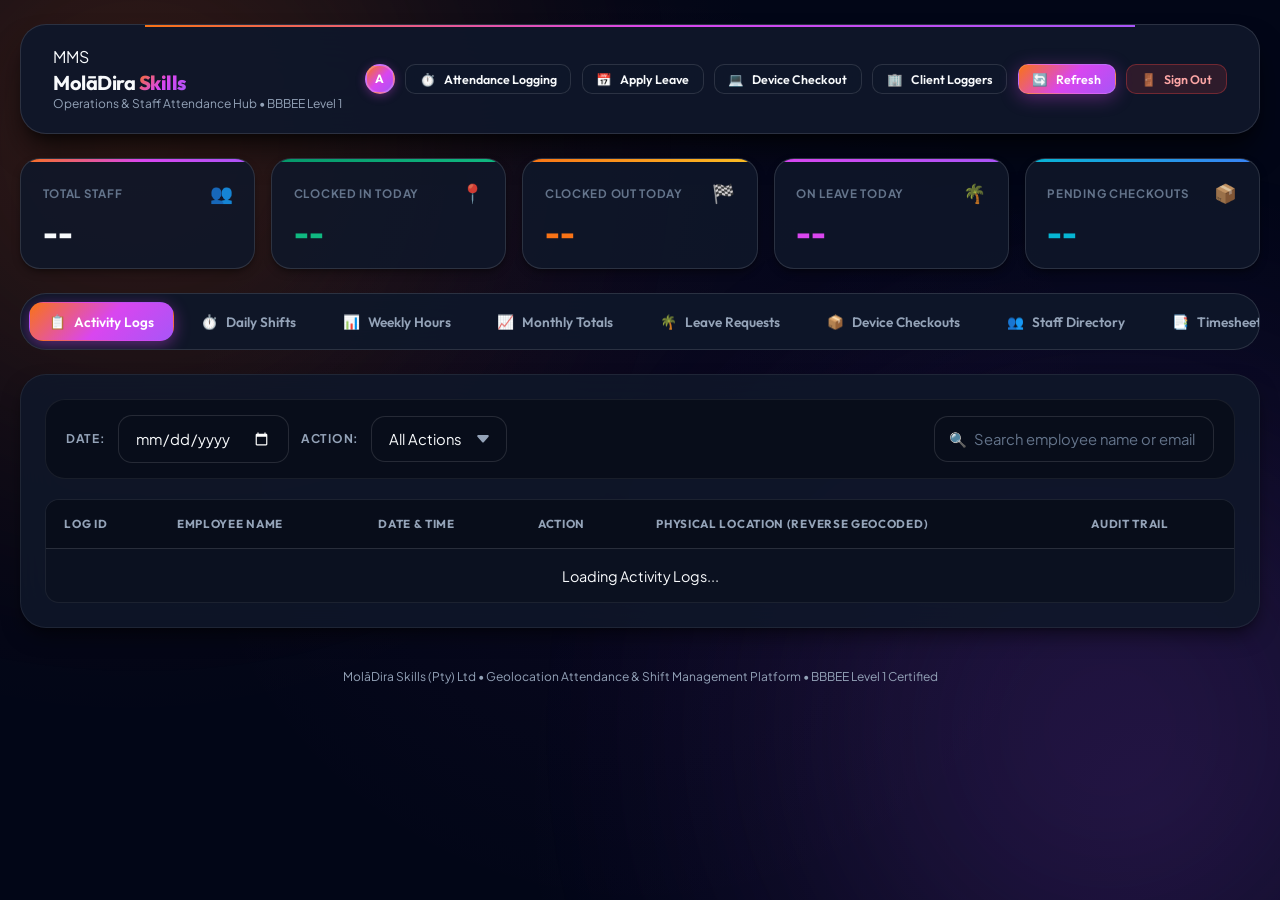
==== admin/index.html @ 7102d4b1 "feat: add admin dashboard interface for operations and staff attendance management" ====
<!DOCTYPE html>
<html lang="en">

<head>
  <meta charset="UTF-8">
  <meta name="viewport" content="width=device-width, initial-scale=1.0">
  <meta name="description"
    content="MolāDira Skills (MMS) Corporate Admin Operations Hub. Geolocation Shift Auditing, Timesheets, Leave & Device Approvals.">
  <title>MolāDira Skills - MMS Admin Operations Hub</title>
  <link rel="stylesheet" href="../shared/css/base.css?v=2.2">
  <link rel="stylesheet" href="admin.css?v=2.2">
</head>

<body>

  <div class="admin-container">

    <!-- Admin Header Bar -->
    <header class="admin-header">
      <div class="portal-brand">
        <div class="brand-mini-badge pulse-glow">MMS</div>
        <div>
          <h1 class="text-xl font-bold">MolāDira <span class="text-gradient">Skills</span></h1>
          <p class="text-xs" id="adminSubtitle">Operations & Staff Attendance Hub &bull; BBBEE Level 1</p>
        </div>
      </div>

      <div class="admin-header-actions">
        <div class="avatar-badge avatar-sm" id="adminAvatar">A</div>
        <button type="button" class="btn btn-secondary btn-sm" id="btnToggleSelfClock"
          onclick="toggleAdminAttendancePanel()">
          <span>⏱️</span> Attendance Logging
        </button>
        <button type="button" class="btn btn-secondary btn-sm" id="btnAdminLeave" onclick="openLeaveModal()">
          <span>📅</span> Apply Leave
        </button>
        <button type="button" class="btn btn-secondary btn-sm" id="btnAdminDevice" onclick="openDeviceModal()">
          <span>💻</span> Device Checkout
        </button>
        <button type="button" class="btn btn-secondary btn-sm" id="btnAdminClientLoggers"
          onclick="switchAdminTab('loggers')">
          <span>🏢</span> Client Loggers
        </button>
        <button type="button" class="btn btn-primary btn-sm" id="btnRefreshData" onclick="loadAdminDashboard(true)">
          <span id="refreshIcon">🔄</span> Refresh
        </button>
        <button type="button" class="btn btn-danger btn-sm" id="btnAdminLogout" onclick="logout()">
          <span>🚪</span> Sign Out
        </button>
      </div>
    </header>

    <!-- Global Feedback Alert Container -->
    <div id="adminAlert" class="alert hidden" role="alert"></div>

    <!-- Admin Self-Attendance Panel (Collapsible) -->
    <section id="adminAttendancePanel" class="admin-attendance-panel hidden" aria-labelledby="adminClockHeading">
      <div class="card-header">
        <h2 class="card-title text-base" id="adminClockHeading">
          <span>📍</span> Admin Self-Attendance Telemetry
        </h2>
        <span class="badge badge-info" id="adminSelfStatusBadge">Ready</span>
      </div>

      <div class="grid grid-cols-1 sm:grid-cols-2 gap-4">
        <button type="button" class="btn-tactile btn-tactile-in" onclick="handleAdminSelfClock('Clock In')">
          <span class="btn-tactile-icon">📍</span>
          <span>Clock In (Admin)</span>
          <span class="btn-tactile-subtitle">Log morning shift start with GPS</span>
        </button>
        <button type="button" class="btn-tactile btn-tactile-out" onclick="handleAdminSelfClock('Clock Out')">
          <span class="btn-tactile-icon">🏁</span>
          <span>Clock Out (Admin)</span>
          <span class="btn-tactile-subtitle">Log shift conclusion with GPS</span>
        </button>
      </div>
    </section>

    <!-- Top KPI Stat Counters Grid -->
    <section class="kpi-grid" aria-label="Key Performance Indicators">
      <div class="kpi-card">
        <div class="kpi-top-row">
          <span class="kpi-label">Total Staff</span>
          <span class="kpi-icon">👥</span>
        </div>
        <div class="kpi-value" id="kpiTotalStaff">--</div>
      </div>
      <div class="kpi-card">
        <div class="kpi-top-row">
          <span class="kpi-label">Clocked In Today</span>
          <span class="kpi-icon">📍</span>
        </div>
        <div class="kpi-value" id="kpiClockedIn" style="color: var(--color-success);">--</div>
      </div>
      <div class="kpi-card">
        <div class="kpi-top-row">
          <span class="kpi-label">Clocked Out Today</span>
          <span class="kpi-icon">🏁</span>
        </div>
        <div class="kpi-value" id="kpiClockedOut" style="color: var(--mms-orange);">--</div>
      </div>
      <div class="kpi-card">
        <div class="kpi-top-row">
          <span class="kpi-label">On Leave Today</span>
          <span class="kpi-icon">🌴</span>
        </div>
        <div class="kpi-value" id="kpiOnLeave" style="color: var(--mms-pink);">--</div>
      </div>
      <div class="kpi-card">
        <div class="kpi-top-row">
          <span class="kpi-label">Pending Checkouts</span>
          <span class="kpi-icon">📦</span>
        </div>
        <div class="kpi-value" id="kpiPendingDevices" style="color: var(--color-info);">--</div>
      </div>
    </section>

    <!-- Navigation Tabs Bar with Dynamic Notification Badges -->
    <nav class="admin-tabs-bar" aria-label="Admin Navigation Tabs">
      <button type="button" id="tabBtnLogs" class="nav-tab-btn active" onclick="switchAdminTab('logs')">
        <span>📋</span> Activity Logs
      </button>
      <button type="button" id="tabBtnDaily" class="nav-tab-btn" onclick="switchAdminTab('daily')">
        <span>⏱️</span> Daily Shifts
      </button>
      <button type="button" id="tabBtnWeekly" class="nav-tab-btn" onclick="switchAdminTab('weekly')">
        <span>📊</span> Weekly Hours
      </button>
      <button type="button" id="tabBtnMonthly" class="nav-tab-btn" onclick="switchAdminTab('monthly')">
        <span>📈</span> Monthly Totals
      </button>
      <button type="button" id="tabBtnLeave" class="nav-tab-btn" onclick="switchAdminTab('leave')">
        <span>🌴</span> Leave Requests
        <span id="tabBadgeLeave" class="tab-badge tab-badge-warning hidden">0</span>
      </button>
      <button type="button" id="tabBtnDevice" class="nav-tab-btn" onclick="switchAdminTab('device')">
        <span>📦</span> Device Checkouts
        <span id="tabBadgeDevice" class="tab-badge tab-badge-warning hidden">0</span>
      </button>
      <button type="button" id="tabBtnUsers" class="nav-tab-btn" onclick="switchAdminTab('users')">
        <span>👥</span> Staff Directory
      </button>
      <button type="button" id="tabBtnExport" class="nav-tab-btn" onclick="switchAdminTab('export')">
        <span>📑</span> Timesheet Exports
      </button>
      <button type="button" id="tabBtnLoggers" class="nav-tab-btn" onclick="switchAdminTab('loggers')">
        <span>🏢</span> Client Loggers
        <span id="tabBadgeLoggers" class="tab-badge tab-badge-info">5</span>
      </button>
    </nav>

    <!-- TAB 1: ACTIVITY LOGS -->
    <section id="contentTabLogs" class="card">
      <div class="filter-toolbar">
        <div class="filter-group">
          <label class="form-label mb-0" for="filterLogDate">Date:</label>
          <input type="date" id="filterLogDate" class="form-control" style="width: auto;" onchange="applyLogFilters()">

          <label class="form-label mb-0" for="filterLogAction">Action:</label>
          <select id="filterLogAction" class="form-control" style="width: auto;" onchange="applyLogFilters()">
            <option value="ALL">All Actions</option>
            <option value="Clock In">Clock In</option>
            <option value="Clock Out">Clock Out</option>
          </select>
        </div>

        <div class="search-wrapper" style="min-width: 280px;">
          <span class="search-icon">🔍</span>
          <input type="text" id="filterLogSearch" class="form-control" placeholder="Search employee name or email..."
            oninput="applyLogFilters()">
        </div>
      </div>

      <div class="table-responsive">
        <table class="table" id="adminLogsTable">
          <thead>
            <tr>
              <th>Log ID</th>
              <th>Employee Name</th>
              <th>Date & Time</th>
              <th>Action</th>
              <th>Physical Location (Reverse Geocoded)</th>
              <th>Audit Trail</th>
            </tr>
          </thead>
          <tbody id="adminLogsBody">
            <tr>
              <td colspan="6" class="table-empty">Loading Activity Logs...</td>
            </tr>
          </tbody>
        </table>
      </div>
    </section>

    <!-- TAB 2: DAILY SUMMARIES -->
    <section id="contentTabDaily" class="card hidden">
      <div class="filter-toolbar">
        <div class="filter-group">
          <label class="form-label mb-0" for="filterDailyDate">Shift Date:</label>
          <input type="date" id="filterDailyDate" class="form-control" style="width: auto;"
            onchange="applyDailyFilters()">

          <label class="form-label mb-0" for="filterDailyStatus">Shift Status:</label>
          <select id="filterDailyStatus" class="form-control" style="width: auto;" onchange="applyDailyFilters()">
            <option value="ALL">All Statuses</option>
            <option value="Completed">Completed</option>
            <option value="In Progress">In Progress</option>
            <option value="No Clock In">No Clock In</option>
          </select>
        </div>

        <div class="search-wrapper" style="min-width: 280px;">
          <span class="search-icon">🔍</span>
          <input type="text" id="filterDailySearch" class="form-control" placeholder="Search employee..."
            oninput="applyDailyFilters()">
        </div>
      </div>

      <div class="table-responsive">
        <table class="table" id="adminDailyTable">
          <thead>
            <tr>
              <th>Summary ID</th>
              <th>Employee Name</th>
              <th>Date</th>
              <th>Actual In / Out</th>
              <th>Floor In / Out</th>
              <th>Worked Hours</th>
              <th>Overtime</th>
              <th>Status</th>
              <th>Actions</th>
            </tr>
          </thead>
          <tbody id="adminDailyBody">
            <tr>
              <td colspan="9" class="table-empty">Loading Daily Summaries...</td>
            </tr>
          </tbody>
        </table>
      </div>
    </section>

    <!-- TAB 3: WEEKLY SUMMARIES -->
    <section id="contentTabWeekly" class="card hidden">
      <div class="filter-toolbar">
        <div class="filter-group">
          <label class="form-label mb-0" for="filterWeeklySearch">Search Employee:</label>
          <input type="text" id="filterWeeklySearch" class="form-control" placeholder="Filter by name/email..."
            oninput="applyWeeklyFilters()">
        </div>
      </div>

      <div class="table-responsive">
        <table class="table" id="adminWeeklyTable">
          <thead>
            <tr>
              <th>Employee Name</th>
              <th>Email</th>
              <th>ISO Week</th>
              <th>Regular Hours</th>
              <th>Overtime Hours</th>
              <th>Days Worked</th>
              <th>BCEA Compliance Status</th>
              <th>Last Recalculated</th>
            </tr>
          </thead>
          <tbody id="adminWeeklyBody">
            <tr>
              <td colspan="8" class="table-empty">Loading Weekly Summaries...</td>
            </tr>
          </tbody>
        </table>
      </div>
    </section>

    <!-- TAB 4: MONTHLY SUMMARIES -->
    <section id="contentTabMonthly" class="card hidden">
      <div class="filter-toolbar">
        <div class="filter-group">
          <label class="form-label mb-0" for="filterMonthlyMonth">Month:</label>
          <input type="month" id="filterMonthlyMonth" class="form-control" style="width: auto;"
            onchange="applyMonthlyFilters()">
        </div>

        <div class="search-wrapper" style="min-width: 280px;">
          <span class="search-icon">🔍</span>
          <input type="text" id="filterMonthlySearch" class="form-control" placeholder="Search employee..."
            oninput="applyMonthlyFilters()">
        </div>
      </div>

      <div class="table-responsive">
        <table class="table" id="adminMonthlyTable">
          <thead>
            <tr>
              <th>Employee Name</th>
              <th>Email</th>
              <th>Month</th>
              <th>Total Hours Worked</th>
              <th>Total Overtime</th>
              <th>Days Worked</th>
              <th>Last Synchronized</th>
            </tr>
          </thead>
          <tbody id="adminMonthlyBody">
            <tr>
              <td colspan="7" class="table-empty">Loading Monthly Summaries...</td>
            </tr>
          </tbody>
        </table>
      </div>
    </section>

    <!-- TAB 5: LEAVE MANAGEMENT -->
    <section id="contentTabLeave" class="card hidden">
      <div class="filter-toolbar">
        <div class="filter-group">
          <label class="form-label mb-0" for="filterLeaveStatus">Application Status:</label>
          <select id="filterLeaveStatus" class="form-control" style="width: auto;" onchange="applyLeaveFilters()">
            <option value="ALL">All Applications</option>
            <option value="Pending" selected>Pending Review</option>
            <option value="Approved">Approved</option>
            <option value="Rejected">Rejected</option>
          </select>
        </div>
      </div>

      <div class="table-responsive">
        <table class="table" id="adminLeaveTable">
          <thead>
            <tr>
              <th>Request ID</th>
              <th>Employee Name</th>
              <th>Leave Category</th>
              <th>Leave Period</th>
              <th>Applied Date</th>
              <th>Current Status</th>
              <th>Approval Actions</th>
            </tr>
          </thead>
          <tbody id="adminLeaveBody">
            <tr>
              <td colspan="7" class="table-empty">Loading Leave Applications...</td>
            </tr>
          </tbody>
        </table>
      </div>
    </section>

    <!-- TAB 6: DEVICE CHECKOUTS -->
    <section id="contentTabDevice" class="card hidden">
      <div class="filter-toolbar">
        <div class="filter-group">
          <label class="form-label mb-0" for="filterDeviceStatus">Request Status:</label>
          <select id="filterDeviceStatus" class="form-control" style="width: auto;" onchange="applyDeviceFilters()">
            <option value="ALL">All Checkouts</option>
            <option value="Pending" selected>Pending Review</option>
            <option value="Approved">Approved / Active</option>
            <option value="Rejected">Rejected</option>
          </select>
        </div>
      </div>

      <div class="table-responsive">
        <table class="table" id="adminDeviceTable">
          <thead>
            <tr>
              <th>Request ID</th>
              <th>Employee</th>
              <th>Equipment / Asset Details</th>
              <th>Checkout Duration</th>
              <th>Operational Reason</th>
              <th>Status</th>
              <th>Approval Actions</th>
            </tr>
          </thead>
          <tbody id="adminDeviceBody">
            <tr>
              <td colspan="7" class="table-empty">Loading Equipment Checkouts...</td>
            </tr>
          </tbody>
        </table>
      </div>
    </section>

    <!-- TAB 7: STAFF DIRECTORY -->
    <section id="contentTabUsers" class="card hidden">
      <div class="filter-toolbar">
        <div class="filter-group">
          <label class="form-label mb-0" for="filterStaffStatus">Standing:</label>
          <select id="filterStaffStatus" class="form-control" style="width: auto;" onchange="applyStaffFilters()">
            <option value="ALL">All Standings</option>
            <option value="Verified">Verified</option>
            <option value="Blocked">Blocked</option>
          </select>
        </div>

        <div class="search-wrapper" style="min-width: 280px;">
          <span class="search-icon">🔍</span>
          <input type="text" id="filterStaffSearch" class="form-control" placeholder="Search staff member..."
            oninput="applyStaffFilters()">
        </div>
      </div>

      <div class="table-responsive">
        <table class="table" id="adminUsersTable">
          <thead>
            <tr>
              <th>Employee Name</th>
              <th>Corporate Email</th>
              <th>Role</th>
              <th>Account Standing</th>
              <th>Work Status</th>
              <th>Account Controls</th>
            </tr>
          </thead>
          <tbody id="adminUsersBody">
            <tr>
              <td colspan="6" class="table-empty">Loading Staff Directory...</td>
            </tr>
          </tbody>
        </table>
      </div>
    </section>

    <!-- TAB 8: TIMESHEET EXPORTS HUB -->
    <section id="contentTabExport" class="card hidden">
      <div class="export-card-grid">

        <div class="export-control-panel">
          <h2 class="card-title text-base mb-4">
            <span>📑</span> Export Parameters
          </h2>

          <div class="form-group">
            <label class="form-label" for="exportStaffSelect">Target Staff Member</label>
            <select id="exportStaffSelect" class="form-control">
              <option value="ALL">All Employees (Batch ZIP Archive)</option>
            </select>
          </div>

          <!-- Quick Date Range Presets -->
          <div class="form-group mb-2">
            <label class="form-label">Quick Range Presets</label>
            <div class="range-preset-group">
              <button type="button" class="range-preset-btn" onclick="setDatePreset('today')">Today</button>
              <button type="button" class="range-preset-btn" onclick="setDatePreset('thisWeek')">This Week</button>
              <button type="button" class="range-preset-btn active" onclick="setDatePreset('thisMonth')">This
                Month</button>
              <button type="button" class="range-preset-btn" onclick="setDatePreset('lastMonth')">Last Month</button>
            </div>
          </div>

          <div class="form-group">
            <label class="form-label" for="exportStartDate">First Week Start Date</label>
            <input type="date" id="exportStartDate" class="form-control">
          </div>

          <div class="form-group">
            <label class="form-label" for="exportEndDate">Timesheet End Date</label>
            <input type="date" id="exportEndDate" class="form-control">
          </div>

          <div class="flex flex-col gap-2 mt-4">
            <button type="button" class="btn btn-primary" id="btnExportPdf" onclick="triggerTimesheetExport('pdf')">
              <span>📄</span> Export Official PDF
            </button>
            <button type="button" class="btn btn-secondary" id="btnExportCsv" onclick="triggerTimesheetExport('csv')">
              <span>📊</span> Export Raw CSV Sheet
            </button>
            <button type="button" class="btn btn-success" id="btnExportZip" onclick="triggerZipArchiveExport()">
              <span>📦</span> Batch Download ZIP Archive
            </button>
          </div>
        </div>

        <div class="export-preview-panel">
          <h2 class="card-title text-base mb-2">
            <span>ℹ️</span> Timesheet Export Specifications
          </h2>
          <p class="text-xs text-muted mb-4">
            Generated timesheets strictly adhere to MolāDira Skills compliance standards:
          </p>

          <ul style="color: var(--text-muted); font-size: 0.85rem; line-height: 1.8; margin-left: 1.25rem;">
            <li><strong>Floor Times Mandatory:</strong> Start and End times on PDF and CSV are drawn directly from the
              audited Floor Time calculations.</li>
            <li><strong>Standard Anchors:</strong> Non-edited shifts anchor to 08:00 - 17:00 (13:00 on Saturdays) with
              1-hour lunch deducted for shifts over 5 hours.</li>
            <li><strong>Overtime Masking:</strong> Overtime is masked to 0 hours on the PDF unless an Admin explicitly
              edited the shift, where overtime is mathematically rounded to whole hours.</li>
            <li><strong>Leave Abbreviations:</strong> Leave days are dynamically annotated as <code>SL</code> (Sick),
              <code>AL</code> (Annual), or <code>FL</code> (Family).
            </li>
            <li><strong>Sign-off Section:</strong> Includes mandatory Employee Signature and Manager/Supervisor
              verification spaces.</li>
          </ul>

          <div id="exportStatusBox" class="alert alert-info mt-auto mb-0 hidden">
            <span id="exportStatusText">Preparing file generation...</span>
          </div>
        </div>

      </div>
    </section>

    <!-- TAB 9: CLIENT LOGGERS & EXTERNAL OPERATIONS HUB -->
    <section id="contentTabLoggers" class="card hidden">
      <div class="client-loggers-header">
        <div class="client-loggers-title-wrap">
          <h2><span>🏢</span> Partner Client Loggers & External Gateways</h2>
          <p>Seamlessly access, launch, and manage external client timesheets, field ops, and CRM portals.</p>
        </div>
        <div class="flex gap-2" style="flex-wrap: wrap;">
          <button type="button" class="btn btn-primary btn-sm" onclick="openAddLoggerModal()">
            <span>➕</span> Add Client Logger
          </button>
          <button type="button" class="btn btn-secondary btn-sm" onclick="resetClientLoggersToDefault()">
            <span>🔄</span> Restore Defaults
          </button>
        </div>
      </div>

      <!-- Filter Toolbar -->
      <div class="client-loggers-toolbar">
        <div class="category-filter-pills" id="loggerCategoryPills">
          <button type="button" class="category-pill active" onclick="filterLoggersByCategory('ALL', this)">All
            Portals</button>
          <button type="button" class="category-pill"
            onclick="filterLoggersByCategory('Banking & Corporate', this)">Banking & Corporate</button>
          <button type="button" class="category-pill"
            onclick="filterLoggersByCategory('Fibre & Infrastructure', this)">Fibre & Infrastructure</button>
          <button type="button" class="category-pill" onclick="filterLoggersByCategory('CRM & Pipeline', this)">CRM &
            Pipeline</button>
        </div>
        <div class="filter-group ml-auto" style="min-width: 260px;">
          <input type="text" id="searchClientLoggers" class="form-control"
            placeholder="Search client name, title, or URL..." oninput="handleSearchClientLoggers(this.value)">
        </div>
      </div>

      <!-- Dynamic Grid of Client Loggers (Pre-rendered for instantaneous display) -->
      <div class="client-loggers-grid" id="clientLoggersGrid">
        <!-- Card 1: FNB -->
        <div class="client-logger-card theme-teal" id="card-logger-fnb-logsheet">
          <div>
            <div class="client-logger-top">
              <div class="client-logger-brand">
                <div class="client-logger-icon-box">🏦</div>
                <div class="client-logger-info">
                  <span class="client-tag">Banking &amp; Corporate &bull; FNB Enterprise</span>
                  <h3>First National Bank (FNB)</h3>
                  <div class="text-xs font-semibold text-gradient">FNB Logsheet System &amp; Corporate Access</div>
                </div>
              </div>
              <span class="client-logger-status">
                <span class="status-dot"></span> Active Gateway
              </span>
            </div>

            <p class="client-logger-desc">Corporate logsheet and shift attendance system for FNB contract personnel,
              branch audits, and timesheet compliance.</p>

            <div class="client-logger-meta">
              <span class="client-logger-url"
                title="https://script.google.com/macros/s/AKfycbxV-FEG6dHv-17k1QN_amrYJmrlaGdL7oeQgLix0pSZ57CqeN-a-LJsZa0HFP3SqOb_/exec">https://script.google.com/macros/s/AKfycbxV-FEG6dHv-17k1QN_amrYJmrlaGdL7oeQgLix0pSZ57CqeN-a-LJsZa0HFP3SqOb_/exec</span>
              <button type="button" class="btn btn-secondary btn-sm"
                style="padding: 0.25rem 0.55rem; font-size: 0.7rem;"
                onclick="copyLoggerUrl('https://script.google.com/macros/s/AKfycbxV-FEG6dHv-17k1QN_amrYJmrlaGdL7oeQgLix0pSZ57CqeN-a-LJsZa0HFP3SqOb_/exec', 'First National Bank (FNB)')"
                title="Copy URL">
                📋 Copy
              </button>
            </div>
          </div>

          <div class="client-logger-actions">
            <a href="https://script.google.com/macros/s/AKfycbxV-FEG6dHv-17k1QN_amrYJmrlaGdL7oeQgLix0pSZ57CqeN-a-LJsZa0HFP3SqOb_/exec"
              target="_blank" rel="noopener noreferrer" class="btn btn-primary btn-sm">
              <span>🚀</span> Launch Portal
            </a>
            <button type="button" class="btn btn-secondary btn-sm" onclick="previewClientLogger('fnb-logsheet')">
              <span>👁️</span> Preview / Details
            </button>
            <button type="button" class="btn btn-secondary btn-sm" style="max-width: 44px; padding: 0.4rem 0.6rem;"
              onclick="openAddLoggerModal('fnb-logsheet')" title="Edit Logger Config">
              <span>✏️</span>
            </button>
          </div>
        </div>

        <!-- Card 2: Fibre Field Operations -->
        <div class="client-logger-card theme-blue" id="card-logger-fibre-field-ops">
          <div>
            <div class="client-logger-top">
              <div class="client-logger-brand">
                <div class="client-logger-icon-box">⚡</div>
                <div class="client-logger-info">
                  <span class="client-tag">Fibre &amp; Infrastructure &bull; Field Ops Hub</span>
                  <h3>Fibre Field Operations</h3>
                  <div class="text-xs font-semibold text-gradient">Field Agent Dispatch &amp; Telemetry</div>
                </div>
              </div>
              <span class="client-logger-status">
                <span class="status-dot"></span> Active Gateway
              </span>
            </div>

            <p class="client-logger-desc">Real-time field technician and agent operations dashboard for tracking site
              visits, fibre drop surveys, and installations.</p>

            <div class="client-logger-meta">
              <span class="client-logger-url"
                title="https://moladiraskills-dev.github.io/Fibre_Field_Ops/dashboards/agent/index.html">https://moladiraskills-dev.github.io/Fibre_Field_Ops/dashboards/agent/index.html</span>
              <button type="button" class="btn btn-secondary btn-sm"
                style="padding: 0.25rem 0.55rem; font-size: 0.7rem;"
                onclick="copyLoggerUrl('https://moladiraskills-dev.github.io/Fibre_Field_Ops/dashboards/agent/index.html', 'Fibre Field Operations')"
                title="Copy URL">
                📋 Copy
              </button>
            </div>
          </div>

          <div class="client-logger-actions">
            <a href="https://moladiraskills-dev.github.io/Fibre_Field_Ops/dashboards/agent/index.html" target="_blank"
              rel="noopener noreferrer" class="btn btn-primary btn-sm">
              <span>🚀</span> Launch Portal
            </a>
            <button type="button" class="btn btn-secondary btn-sm" onclick="previewClientLogger('fibre-field-ops')">
              <span>👁️</span> Preview / Details
            </button>
            <button type="button" class="btn btn-secondary btn-sm" style="max-width: 44px; padding: 0.4rem 0.6rem;"
              onclick="openAddLoggerModal('fibre-field-ops')" title="Edit Logger Config">
              <span>✏️</span>
            </button>
          </div>
        </div>

        <!-- Card 3: SADV Logger -->
        <div class="client-logger-card theme-orange" id="card-logger-sadv-logger">
          <div>
            <div class="client-logger-top">
              <div class="client-logger-brand">
                <div class="client-logger-icon-box">🌐</div>
                <div class="client-logger-info">
                  <span class="client-tag">Fibre &amp; Infrastructure &bull; SADV Admin</span>
                  <h3>SADV (South African Digital Villages)</h3>
                  <div class="text-xs font-semibold text-gradient">SADV Field Operations &amp; Admin Logger</div>
                </div>
              </div>
              <span class="client-logger-status">
                <span class="status-dot"></span> Active Gateway
              </span>
            </div>

            <p class="client-logger-desc">Centralized administrator and supervisor portal for SADV infrastructure
              rollouts, technician attendance, and contractor shifts.</p>

            <div class="client-logger-meta">
              <span class="client-logger-url"
                title="https://moladiraskills-dev.github.io/SADV_Logger/admin/index.html">https://moladiraskills-dev.github.io/SADV_Logger/admin/index.html</span>
              <button type="button" class="btn btn-secondary btn-sm"
                style="padding: 0.25rem 0.55rem; font-size: 0.7rem;"
                onclick="copyLoggerUrl('https://moladiraskills-dev.github.io/SADV_Logger/admin/index.html', 'SADV (South African Digital Villages)')"
                title="Copy URL">
                📋 Copy
              </button>
            </div>
          </div>

          <div class="client-logger-actions">
            <a href="https://moladiraskills-dev.github.io/SADV_Logger/admin/index.html" target="_blank"
              rel="noopener noreferrer" class="btn btn-primary btn-sm">
              <span>🚀</span> Launch Portal
            </a>
            <button type="button" class="btn btn-secondary btn-sm" onclick="previewClientLogger('sadv-logger')">
              <span>👁️</span> Preview / Details
            </button>
            <button type="button" class="btn btn-secondary btn-sm" style="max-width: 44px; padding: 0.4rem 0.6rem;"
              onclick="openAddLoggerModal('sadv-logger')" title="Edit Logger Config">
              <span>✏️</span>
            </button>
          </div>
        </div>

        <!-- Card 4: FibreGems CRM -->
        <div class="client-logger-card theme-purple" id="card-logger-fibregems-crm">
          <div>
            <div class="client-logger-top">
              <div class="client-logger-brand">
                <div class="client-logger-icon-box">💎</div>
                <div class="client-logger-info">
                  <span class="client-tag">CRM &amp; Pipeline &bull; Enterprise CRM</span>
                  <h3>FibreGems Group</h3>
                  <div class="text-xs font-semibold text-gradient">Customer Relationships &amp; Lead Pipeline</div>
                </div>
              </div>
              <span class="client-logger-status">
                <span class="status-dot"></span> Active Gateway
              </span>
            </div>

            <p class="client-logger-desc">Enterprise client engagement portal, sales coverage tracker, lead progression
              pipeline, and customer relationship database.</p>

            <div class="client-logger-meta">
              <span class="client-logger-url"
                title="https://moladiraskills-dev.github.io/FibreGemsCRM/index.html">https://moladiraskills-dev.github.io/FibreGemsCRM/index.html</span>
              <button type="button" class="btn btn-secondary btn-sm"
                style="padding: 0.25rem 0.55rem; font-size: 0.7rem;"
                onclick="copyLoggerUrl('https://moladiraskills-dev.github.io/FibreGemsCRM/index.html', 'FibreGems Group')"
                title="Copy URL">
                📋 Copy
              </button>
            </div>
          </div>

          <div class="client-logger-actions">
            <a href="https://moladiraskills-dev.github.io/FibreGemsCRM/index.html" target="_blank"
              rel="noopener noreferrer" class="btn btn-primary btn-sm">
              <span>🚀</span> Launch Portal
            </a>
            <button type="button" class="btn btn-secondary btn-sm" onclick="previewClientLogger('fibregems-crm')">
              <span>👁️</span> Preview / Details
            </button>
            <button type="button" class="btn btn-secondary btn-sm" style="max-width: 44px; padding: 0.4rem 0.6rem;"
              onclick="openAddLoggerModal('fibregems-crm')" title="Edit Logger Config">
              <span>✏️</span>
            </button>
          </div>
        </div>

        <!-- Card 5: CDA Solutions -->
        <div class="client-logger-card theme-blue" id="card-logger-cda-logger">
          <div>
            <div class="client-logger-top">
              <div class="client-logger-brand">
                <div class="client-logger-icon-box">💼</div>
                <div class="client-logger-info">
                  <span class="client-tag">Banking &amp; Corporate &bull; CDA Corporate</span>
                  <h3>CDA Solutions</h3>
                  <div class="text-xs font-semibold text-gradient">CDA Solutions - Attendance &amp; Shift Logger</div>
                </div>
              </div>
              <span class="client-logger-status">
                <span class="status-dot"></span> Active Gateway
              </span>
            </div>

            <p class="client-logger-desc">Corporate employee check-in, shift management, geolocation attendance
              tracking, and leave portal for CDA Solutions.</p>

            <div class="client-logger-meta">
              <span class="client-logger-url"
                title="https://moladiraskills-dev.github.io/CDA_Logger/">https://moladiraskills-dev.github.io/CDA_Logger/</span>
              <button type="button" class="btn btn-secondary btn-sm"
                style="padding: 0.25rem 0.55rem; font-size: 0.7rem;"
                onclick="copyLoggerUrl('https://moladiraskills-dev.github.io/CDA_Logger/', 'CDA Solutions')"
                title="Copy URL">
                📋 Copy
              </button>
            </div>
          </div>

          <div class="client-logger-actions">
            <a href="https://moladiraskills-dev.github.io/CDA_Logger/" target="_blank" rel="noopener noreferrer"
              class="btn btn-primary btn-sm">
              <span>🚀</span> Launch Portal
            </a>
            <button type="button" class="btn btn-secondary btn-sm" onclick="previewClientLogger('cda-logger')">
              <span>👁️</span> Preview / Details
            </button>
            <button type="button" class="btn btn-secondary btn-sm" style="max-width: 44px; padding: 0.4rem 0.6rem;"
              onclick="openAddLoggerModal('cda-logger')" title="Edit Logger Config">
              <span>✏️</span>
            </button>
          </div>
        </div>
      </div>
    </section>

    <!-- Footer Information -->
    <footer class="text-center mt-6 pt-4">
      <p class="text-xs text-dim">
        MolāDira Skills (Pty) Ltd &bull; Geolocation Attendance & Shift Management Platform &bull; BBBEE Level 1
        Certified
      </p>
    </footer>

  </div>

  <!-- MODAL: EDIT SHIFT -->
  <div id="editShiftModal" class="modal-backdrop hidden" role="dialog" aria-modal="true"
    aria-labelledby="editShiftTitle">
    <div class="modal-dialog">
      <div class="modal-header">
        <h3 class="modal-title" id="editShiftTitle">✏️ Admin Edit Shift Telemetry</h3>
        <button type="button" class="modal-close" onclick="closeEditShiftModal()"
          aria-label="Close Modal">&times;</button>
      </div>
      <form id="editShiftForm" onsubmit="handleEditShiftSubmit(event)">
        <div class="modal-body">
          <input type="hidden" id="editShiftId">
          <input type="hidden" id="editShiftEmail">
          <input type="hidden" id="editShiftDate">

          <div id="editShiftAlert" class="alert hidden" role="alert"></div>

          <div class="form-group">
            <label class="form-label">Employee / Date</label>
            <div id="editShiftInfo" class="font-bold text-sm text-gradient">--</div>
          </div>

          <div class="grid grid-cols-2 gap-3">
            <div class="form-group">
              <label class="form-label" for="editClockIn">Adjusted Clock-In</label>
              <input type="time" id="editClockIn" step="1" class="form-control" required>
            </div>
            <div class="form-group">
              <label class="form-label" for="editClockOut">Adjusted Clock-Out</label>
              <input type="time" id="editClockOut" step="1" class="form-control" required>
            </div>
          </div>

          <p class="text-xs text-dim mt-2">
            ⚠️ <em>Note: Admin edits set <code>isAdminEdit = true</code>, which overrides baseline 08:00/17:00 anchors
              and unlocks exact early departures and mathematical overtime on timesheets.</em>
          </p>
        </div>
        <div class="modal-footer">
          <button type="button" class="btn btn-secondary" onclick="closeEditShiftModal()">Cancel</button>
          <button type="submit" class="btn btn-primary" id="btnSaveShiftEdit">Commit Changes</button>
        </div>
      </form>
    </div>
  </div>

  <!-- MODAL: EDIT STAFF PROFILE -->
  <div id="editStaffModal" class="modal-backdrop hidden" role="dialog" aria-modal="true"
    aria-labelledby="editStaffTitle">
    <div class="modal-dialog">
      <div class="modal-header">
        <h3 class="modal-title" id="editStaffTitle">👤 Update Staff Profile</h3>
        <button type="button" class="modal-close" onclick="closeEditStaffModal()"
          aria-label="Close Modal">&times;</button>
      </div>
      <form id="editStaffForm" onsubmit="handleEditStaffSubmit(event)">
        <div class="modal-body">
          <input type="hidden" id="editStaffEmail">
          <div id="editStaffAlert" class="alert hidden" role="alert"></div>

          <div class="form-group">
            <label class="form-label">Email Account</label>
            <input type="text" id="editStaffEmailDisplay" class="form-control" disabled>
          </div>

          <div class="grid grid-cols-2 gap-3">
            <div class="form-group">
              <label class="form-label" for="editStaffFirstName">First Name</label>
              <input type="text" id="editStaffFirstName" class="form-control" required>
            </div>
            <div class="form-group">
              <label class="form-label" for="editStaffLastName">Last Name</label>
              <input type="text" id="editStaffLastName" class="form-control" required>
            </div>
          </div>

          <div class="form-group">
            <label class="form-label" for="editStaffStanding">Account Standing</label>
            <select id="editStaffStanding" class="form-control" required>
              <option value="Verified">Verified (Active Access)</option>
              <option value="Blocked">Blocked (Access Denied)</option>
            </select>
          </div>
        </div>
        <div class="modal-footer">
          <button type="button" class="btn btn-secondary" onclick="closeEditStaffModal()">Cancel</button>
          <button type="submit" class="btn btn-primary" id="btnSaveStaffEdit">Save Profile</button>
        </div>
      </form>
    </div>
  </div>

  <!-- MODAL: RESET PASSWORD -->
  <div id="resetPasswordModal" class="modal-backdrop hidden" role="dialog" aria-modal="true"
    aria-labelledby="resetPasswordTitle">
    <div class="modal-dialog">
      <div class="modal-header">
        <h3 class="modal-title" id="resetPasswordTitle">🔑 Reset Staff Password</h3>
        <button type="button" class="modal-close" onclick="closeResetPasswordModal()"
          aria-label="Close Modal">&times;</button>
      </div>
      <form id="resetPasswordForm" onsubmit="handleResetPasswordSubmit(event)">
        <div class="modal-body">
          <input type="hidden" id="resetPasswordEmail">
          <div id="resetPasswordAlert" class="alert hidden" role="alert"></div>

          <p class="text-sm mb-3">Resetting password for: <strong id="resetPasswordUserLabel">--</strong></p>

          <div class="form-group">
            <label class="form-label" for="newPassword">New Password</label>
            <input type="password" id="newPassword" class="form-control" placeholder="Min 6 characters" required>
          </div>

          <div class="form-group">
            <label class="form-label" for="confirmNewPassword">Confirm Password</label>
            <input type="password" id="confirmNewPassword" class="form-control" placeholder="Re-enter password"
              required>
          </div>
        </div>
        <div class="modal-footer">
          <button type="button" class="btn btn-secondary" onclick="closeResetPasswordModal()">Cancel</button>
          <button type="submit" class="btn btn-primary" id="btnSaveResetPassword">Update Password</button>
        </div>
      </form>
    </div>
  </div>

  <!-- Shared Leave Request Modal (Usable by Admin) -->
  <div id="leaveModal" class="modal-backdrop hidden" role="dialog" aria-modal="true" aria-labelledby="leaveModalTitle">
    <div class="modal-dialog">
      <div class="modal-header">
        <h3 class="modal-title" id="leaveModalTitle">📅 Apply for Leave</h3>
        <button type="button" class="modal-close" onclick="closeLeaveModal()" aria-label="Close Modal">&times;</button>
      </div>
      <form id="leaveForm" onsubmit="handleLeaveSubmit(event, () => loadAdminDashboard(true))">
        <div class="modal-body">
          <div id="leaveAlert" class="alert hidden" role="alert"></div>

          <div class="form-group">
            <label class="form-label" for="leaveType">Leave Classification</label>
            <select id="leaveType" class="form-control" required>
              <option value="Sick">Sick Leave (SL)</option>
              <option value="Annual">Annual Leave (AL)</option>
              <option value="Family Responsibility">Family Responsibility (FL)</option>
              <option value="Study">Study Leave</option>
              <option value="Maternity/Paternity">Parental Leave</option>
              <option value="Unpaid">Unpaid Leave</option>
            </select>
          </div>

          <div class="grid grid-cols-2 gap-3">
            <div class="form-group">
              <label class="form-label" for="leaveStartDate">Start Date</label>
              <input type="date" id="leaveStartDate" class="form-control" required>
            </div>
            <div class="form-group">
              <label class="form-label" for="leaveEndDate">End Date</label>
              <input type="date" id="leaveEndDate" class="form-control" required>
            </div>
          </div>
        </div>
        <div class="modal-footer">
          <button type="button" class="btn btn-secondary" onclick="closeLeaveModal()">Cancel</button>
          <button type="submit" class="btn btn-primary" id="btnSubmitLeave">Submit Application</button>
        </div>
      </form>
    </div>
  </div>

  <!-- Shared Device Checkout Modal (Usable by Admin) -->
  <div id="deviceModal" class="modal-backdrop hidden" role="dialog" aria-modal="true"
    aria-labelledby="deviceModalTitle">
    <div class="modal-dialog">
      <div class="modal-header">
        <h3 class="modal-title" id="deviceModalTitle">💻 Device & Equipment Checkout</h3>
        <button type="button" class="modal-close" onclick="closeDeviceModal()" aria-label="Close Modal">&times;</button>
      </div>
      <form id="deviceForm" onsubmit="handleDeviceSubmit(event, () => loadAdminDashboard(true))">
        <div class="modal-body">
          <div id="deviceAlert" class="alert hidden" role="alert"></div>

          <div class="form-group">
            <label class="form-label" for="deviceCategory">Equipment Type</label>
            <select id="deviceCategory" class="form-control" required>
              <option value="Laptop">Laptop / Notebook</option>
              <option value="Tablet">Tablet Device</option>
              <option value="Mobile Phone">Mobile Testing Phone</option>
              <option value="4G/LTE Router">4G / LTE Field Router</option>
              <option value="Barcode/RFID Scanner">Barcode / RFID Scanner</option>
              <option value="Other Tool">Specialized Tool / Peripheral</option>
            </select>
          </div>

          <div class="form-group">
            <label class="form-label" for="deviceIdentifier">Asset Tag / Serial / Model</label>
            <input type="text" id="deviceIdentifier" class="form-control"
              placeholder="e.g. MMS-LT-042 / Dell Latitude 5420" required>
          </div>

          <div class="grid grid-cols-2 gap-3">
            <div class="form-group">
              <label class="form-label" for="deviceStartDate">Checkout Date</label>
              <input type="date" id="deviceStartDate" class="form-control" required>
            </div>
            <div class="form-group">
              <label class="form-label" for="deviceEndDate">Expected Return</label>
              <input type="date" id="deviceEndDate" class="form-control" required>
            </div>
          </div>

          <div class="form-group">
            <label class="form-label" for="deviceReason">Business Purpose / Assignment</label>
            <textarea id="deviceReason" class="form-control"
              placeholder="Specify project, site visit, or assignment reason..." required></textarea>
          </div>
        </div>
        <div class="modal-footer">
          <button type="button" class="btn btn-secondary" onclick="closeDeviceModal()">Cancel</button>
          <button type="submit" class="btn btn-primary" id="btnSubmitDevice">Confirm Checkout Request</button>
        </div>
      </form>
    </div>
  </div>

  <!-- MODAL: PREVIEW INLINE CLIENT LOGGER -->
  <div id="previewLoggerModal" class="modal-backdrop hidden" role="dialog" aria-modal="true"
    aria-labelledby="previewLoggerTitle">
    <div class="modal-dialog preview-portal-dialog">
      <div class="modal-header">
        <div style="display: flex; align-items: center; gap: 0.75rem;">
          <span id="previewLoggerIcon" style="font-size: 1.6rem;">🌐</span>
          <div>
            <h3 class="modal-title" id="previewLoggerTitle">Client Logger Portal</h3>
            <p class="text-xs text-muted" id="previewLoggerSubtitle">Active client telemetry interface</p>
          </div>
        </div>
        <div style="display: flex; align-items: center; gap: 0.5rem;">
          <a id="previewExternalLink" href="#" target="_blank" rel="noopener noreferrer" class="btn btn-primary btn-sm">
            <span>↗</span> Open in New Window
          </a>
          <button type="button" class="modal-close" onclick="closePreviewLoggerModal()"
            aria-label="Close Modal">&times;</button>
        </div>
      </div>
      <div class="modal-body preview-portal-body">
        <div id="previewLoader" class="flex flex-col items-center justify-center p-8 text-center"
          style="height: 100%; position: absolute; inset: 0; background: #020617; z-index: 5;">
          <div class="spinner-disc mb-3"></div>
          <p class="text-sm font-bold text-main" id="previewLoaderText">Connecting to secure client portal...</p>
          <p class="text-xs text-muted mt-1">If the remote portal denies inline embedding due to third-party framing
            policies, use "Open in New Window".</p>
        </div>
        <iframe id="previewLoggerIframe" class="preview-portal-iframe" src=""
          allow="geolocation; camera; microphone; clipboard-read; clipboard-write;"
          onload="handleIframeLoaded()"></iframe>
      </div>
    </div>
  </div>

  <!-- MODAL: ADD / EDIT CLIENT LOGGER -->
  <div id="editLoggerModal" class="modal-backdrop hidden" role="dialog" aria-modal="true"
    aria-labelledby="editLoggerModalTitle">
    <div class="modal-dialog">
      <div class="modal-header">
        <h3 class="modal-title" id="editLoggerModalTitle">🏢 Configure Client Logger</h3>
        <button type="button" class="modal-close" onclick="closeEditLoggerModal()"
          aria-label="Close Modal">&times;</button>
      </div>
      <form id="editLoggerForm" onsubmit="handleSaveClientLogger(event)">
        <input type="hidden" id="editLoggerId">
        <div class="modal-body">
          <div class="form-group">
            <label class="form-label" for="loggerClientName">Client / Organization Name *</label>
            <input type="text" id="loggerClientName" class="form-control"
              placeholder="e.g. First National Bank, SADV, FibreGems..." required>
          </div>
          <div class="form-group">
            <label class="form-label" for="loggerTitle">Logger Portal Title *</label>
            <input type="text" id="loggerTitle" class="form-control"
              placeholder="e.g. Field Operations & Attendance Hub" required>
          </div>
          <div class="form-group">
            <label class="form-label" for="loggerUrl">Target Endpoint / Web Portal URL *</label>
            <input type="url" id="loggerUrl" class="form-control" placeholder="https://..." required>
          </div>
          <div class="grid grid-cols-2 gap-3">
            <div class="form-group">
              <label class="form-label" for="loggerCategory">Category / Industry</label>
              <select id="loggerCategory" class="form-control">
                <option value="Banking & Corporate">Banking & Corporate</option>
                <option value="Fibre & Infrastructure">Fibre & Infrastructure</option>
                <option value="CRM & Pipeline">CRM & Pipeline</option>
                <option value="Field Logistics">Field Logistics</option>
                <option value="Telecommunications">Telecommunications</option>
                <option value="Contractor Management">Contractor Management</option>
              </select>
            </div>
            <div class="form-group">
              <label class="form-label" for="loggerTheme">Accent Color Theme</label>
              <select id="loggerTheme" class="form-control">
                <option value="teal">FNB Teal (#00a896)</option>
                <option value="blue">Electric Blue (#0284c7)</option>
                <option value="orange">SADV Orange (#ea580c)</option>
                <option value="purple">FibreGems Purple (#a855f7)</option>
                <option value="emerald">Emerald Green (#10b981)</option>
              </select>
            </div>
          </div>
          <div class="form-group">
            <label class="form-label" for="loggerDesc">Portal Description / Guidelines</label>
            <textarea id="loggerDesc" class="form-control"
              placeholder="Provide context regarding contract requirements, site deployments, or instructions..."></textarea>
          </div>
        </div>
        <div class="modal-footer">
          <button type="button" class="btn btn-secondary" onclick="closeEditLoggerModal()">Cancel</button>
          <button type="submit" class="btn btn-primary" id="btnSaveLogger">Save Client Logger</button>
        </div>
      </form>
    </div>
  </div>

  <script src="../shared/js/api.js"></script>
  <script src="../shared/js/leave_device.js"></script>
  <script src="admin.js?v=2.2"></script>
</body>

</html>
---- shared/css/base.css ----
/* ==========================================================================
   MOLĀDIRA SKILLS (MMS) DESIGN SYSTEM - base.css (v2.0 Seamless Overhaul)
   Brand: MolāDira Skills (MMS) Geolocation Attendance & Resource Portal
   Palette: Deep Slate (#020617, #0b1120, #0f172a, #1e293b) & 
            MolāDira Neon Gradient (#f97316 -> #d946ef -> #a855f7)
   ========================================================================== */

@import url('https://fonts.googleapis.com/css2?family=Outfit:wght@300;400;500;600;700;800;900&family=Plus+Jakarta+Sans:ital,wght@0,300;0,400;0,500;0,600;0,700;0,800;1,400&family=JetBrains+Mono:wght@400;500;600;700&display=swap');

:root {
  /* Brand Core - MolāDira Neon Gradient */
  --mms-orange: #f97316;
  --mms-orange-glow: rgba(249, 115, 22, 0.4);
  --mms-pink: #d946ef;
  --mms-pink-glow: rgba(217, 70, 239, 0.4);
  --mms-purple: #a855f7;
  --mms-purple-deep: #7e22ce;
  --mms-cyan: #06b6d4;
  --mms-cyan-glow: rgba(6, 182, 212, 0.4);
  --mms-blue: #3b82f6;

  /* Theme: Deep MMS Dark Slate Surfaces */
  --bg-app: #020617;
  --bg-surface: #0b1120;
  --bg-surface-elevated: #111a2e;
  --bg-card: rgba(15, 23, 42, 0.88);
  --bg-card-hover: rgba(23, 32, 51, 0.95);
  --bg-card-glass: rgba(15, 23, 42, 0.75);
  --bg-input: #080d1a;
  --bg-input-focus: #0c1322;
  
  /* Borders & Glass Highlights */
  --border-subtle: rgba(255, 255, 255, 0.07);
  --border-muted: rgba(255, 255, 255, 0.12);
  --border-strong: rgba(255, 255, 255, 0.2);
  --border-focus: #d946ef;
  --border-glow: rgba(217, 70, 239, 0.45);
  --glass-highlight: rgba(255, 255, 255, 0.05);

  /* Typography Colors */
  --text-main: #f8fafc;
  --text-muted: #94a3b8;
  --text-dim: #64748b;
  --text-inverse: #020617;

  /* Semantic Feedback */
  --color-success: #10b981;
  --color-success-bg: rgba(16, 185, 129, 0.14);
  --color-success-border: rgba(16, 185, 129, 0.35);
  --color-success-glow: rgba(16, 185, 129, 0.35);

  --color-warning: #f59e0b;
  --color-warning-bg: rgba(245, 158, 11, 0.14);
  --color-warning-border: rgba(245, 158, 11, 0.35);

  --color-danger: #ef4444;
  --color-danger-bg: rgba(239, 68, 68, 0.14);
  --color-danger-border: rgba(239, 68, 68, 0.35);
  --color-danger-glow: rgba(239, 68, 68, 0.35);

  --color-info: #06b6d4;
  --color-info-bg: rgba(6, 182, 212, 0.14);
  --color-info-border: rgba(6, 182, 212, 0.35);

  /* Gradients */
  --grad-mms: linear-gradient(135deg, #f97316 0%, #d946ef 52%, #a855f7 100%);
  --grad-mms-subtle: linear-gradient(135deg, rgba(249, 115, 22, 0.15) 0%, rgba(217, 70, 239, 0.15) 50%, rgba(168, 85, 247, 0.15) 100%);
  --grad-mms-surface: linear-gradient(145deg, rgba(249, 115, 22, 0.06) 0%, rgba(217, 70, 239, 0.06) 50%, rgba(168, 85, 247, 0.06) 100%);
  --grad-dark-card: linear-gradient(180deg, rgba(30, 41, 59, 0.5) 0%, rgba(15, 23, 42, 0.95) 100%);
  --grad-cyan-blue: linear-gradient(135deg, #06b6d4 0%, #3b82f6 100%);
  --grad-emerald: linear-gradient(135deg, #059669 0%, #10b981 100%);
  --grad-rose: linear-gradient(135deg, #dc2626 0%, #f43f5e 100%);

  /* Elevation Shadows & Glows */
  --shadow-xs: 0 1px 3px rgba(0, 0, 0, 0.4);
  --shadow-sm: 0 4px 8px -1px rgba(0, 0, 0, 0.4), 0 2px 4px -2px rgba(0, 0, 0, 0.3);
  --shadow-md: 0 10px 20px -3px rgba(0, 0, 0, 0.5), 0 4px 6px -4px rgba(0, 0, 0, 0.4);
  --shadow-lg: 0 20px 30px -5px rgba(0, 0, 0, 0.6), 0 8px 12px -6px rgba(0, 0, 0, 0.5);
  --shadow-xl: 0 30px 60px -15px rgba(0, 0, 0, 0.85);
  --shadow-neon: 0 0 25px rgba(217, 70, 239, 0.35);
  --shadow-neon-orange: 0 0 25px rgba(249, 115, 22, 0.35);
  --shadow-neon-emerald: 0 0 25px rgba(16, 185, 129, 0.35);

  /* Radius System */
  --radius-xs: 6px;
  --radius-sm: 10px;
  --radius-md: 14px;
  --radius-lg: 20px;
  --radius-xl: 26px;
  --radius-pill: 9999px;

  /* Typography */
  --font-heading: 'Outfit', -apple-system, BlinkMacSystemFont, 'Segoe UI', Roboto, sans-serif;
  --font-body: 'Plus Jakarta Sans', -apple-system, BlinkMacSystemFont, 'Segoe UI', Roboto, sans-serif;
  --font-mono: 'JetBrains Mono', monospace;

  /* Transitions */
  --transition-fast: 0.15s cubic-bezier(0.4, 0, 0.2, 1);
  --transition-normal: 0.25s cubic-bezier(0.4, 0, 0.2, 1);
  --transition-smooth: 0.35s cubic-bezier(0.16, 1, 0.3, 1);
  --transition-bounce: 0.45s cubic-bezier(0.34, 1.56, 0.64, 1);
}

/* ==========================================================================
   RESET & GLOBAL BASICS
   ========================================================================== */

*, *::before, *::after {
  box-sizing: border-box;
  margin: 0;
  padding: 0;
}

html {
  font-size: 16px;
  -webkit-font-smoothing: antialiased;
  -moz-osx-font-smoothing: grayscale;
  scroll-behavior: smooth;
  color-scheme: dark;
}

body {
  font-family: var(--font-body);
  background-color: var(--bg-app);
  color: var(--text-main);
  line-height: 1.55;
  min-height: 100vh;
  position: relative;
  overflow-x: hidden;
  background-image: 
    radial-gradient(circle at 10% 10%, rgba(249, 115, 22, 0.08) 0%, transparent 45%),
    radial-gradient(circle at 90% 90%, rgba(168, 85, 247, 0.08) 0%, transparent 45%),
    radial-gradient(circle at 50% 50%, rgba(217, 70, 239, 0.04) 0%, transparent 60%);
  background-attachment: fixed;
}

/* Ambient Deep Glowing Background Mesh */
body::before, body::after {
  content: "";
  position: fixed;
  border-radius: 50%;
  pointer-events: none;
  z-index: 0;
  filter: blur(140px);
  opacity: 0.16;
}

body::before {
  top: -120px;
  left: -120px;
  width: 520px;
  height: 520px;
  background: var(--mms-orange);
  animation: floatOrb 18s ease-in-out infinite alternate;
}

body::after {
  bottom: -120px;
  right: -120px;
  width: 580px;
  height: 580px;
  background: var(--mms-purple);
  animation: floatOrb 22s ease-in-out infinite alternate-reverse;
}

@keyframes floatOrb {
  0% { transform: translate(0, 0) scale(1); }
  50% { transform: translate(40px, 30px) scale(1.08); }
  100% { transform: translate(-30px, -20px) scale(0.95); }
}

/* Custom Scrollbar */
::-webkit-scrollbar {
  width: 8px;
  height: 8px;
}
::-webkit-scrollbar-track {
  background: rgba(11, 17, 32, 0.8);
}
::-webkit-scrollbar-thumb {
  background: rgba(148, 163, 184, 0.25);
  border-radius: var(--radius-pill);
}
::-webkit-scrollbar-thumb:hover {
  background: rgba(217, 70, 239, 0.45);
}

/* Common Typography */
h1, h2, h3, h4, h5, h6 {
  font-family: var(--font-heading);
  font-weight: 700;
  color: var(--text-main);
  letter-spacing: -0.025em;
  line-height: 1.25;
}

p {
  color: var(--text-muted);
}

a {
  color: var(--mms-pink);
  text-decoration: none;
  transition: color var(--transition-fast);
}

a:hover {
  color: var(--mms-orange);
}

/* Neon Gradient Text Utility */
.text-gradient {
  background: var(--grad-mms);
  -webkit-background-clip: text;
  -webkit-text-fill-color: transparent;
  background-clip: text;
  font-weight: 800;
}

.text-gradient-cyan {
  background: var(--grad-cyan-blue);
  -webkit-background-clip: text;
  -webkit-text-fill-color: transparent;
  background-clip: text;
  font-weight: 800;
}

/* ==========================================================================
   CONTAINER & LAYOUT SYSTEM
   ========================================================================== */

.app-container {
  position: relative;
  z-index: 1;
  width: 100%;
  max-width: 1380px;
  margin: 0 auto;
  padding: 1.75rem 1.25rem;
}

.auth-container {
  position: relative;
  z-index: 1;
  width: 100%;
  max-width: 480px;
  margin: 2.75rem auto;
  padding: 1.25rem;
}

.employee-container {
  position: relative;
  z-index: 1;
  width: 100%;
  max-width: 820px;
  margin: 1.5rem auto;
  padding: 1.25rem;
}

.admin-container {
  position: relative;
  z-index: 1;
  width: 100%;
  max-width: 1560px;
  margin: 0 auto;
  padding: 1.5rem 1.25rem;
}

/* Flex & Grid Utilities */
.flex { display: flex; }
.flex-col { display: flex; flex-direction: column; }
.flex-row { display: flex; flex-direction: row; }
.items-center { align-items: center; }
.items-start { align-items: flex-start; }
.justify-between { justify-content: space-between; }
.justify-center { justify-content: center; }
.justify-end { justify-content: flex-end; }
.flex-wrap { flex-wrap: wrap; }
.flex-1 { flex: 1 1 0%; }
.gap-1 { gap: 0.25rem; }
.gap-2 { gap: 0.5rem; }
.gap-3 { gap: 0.75rem; }
.gap-4 { gap: 1rem; }
.gap-6 { gap: 1.5rem; }

.grid { display: grid; }
.grid-cols-1 { grid-template-columns: repeat(1, minmax(0, 1fr)); }
.grid-cols-2 { grid-template-columns: repeat(2, minmax(0, 1fr)); }
.grid-cols-3 { grid-template-columns: repeat(3, minmax(0, 1fr)); }
.grid-cols-4 { grid-template-columns: repeat(4, minmax(0, 1fr)); }

/* Responsive Grid Breakpoints */
@media (min-width: 640px) {
  .sm\:grid-cols-2 { grid-template-columns: repeat(2, minmax(0, 1fr)); }
  .sm\:grid-cols-3 { grid-template-columns: repeat(3, minmax(0, 1fr)); }
}
@media (min-width: 768px) {
  .md\:grid-cols-3 { grid-template-columns: repeat(3, minmax(0, 1fr)); }
  .md\:grid-cols-4 { grid-template-columns: repeat(4, minmax(0, 1fr)); }
  .md\:flex-row { flex-direction: row; }
}
@media (min-width: 1024px) {
  .lg\:grid-cols-4 { grid-template-columns: repeat(4, minmax(0, 1fr)); }
  .lg\:grid-cols-5 { grid-template-columns: repeat(5, minmax(0, 1fr)); }
}

/* ==========================================================================
   CARDS & PANELS (Glassmorphism & Depth)
   ========================================================================== */

.card {
  background: var(--bg-card);
  border: 1px solid var(--border-subtle);
  border-radius: var(--radius-xl);
  padding: 1.5rem;
  box-shadow: var(--shadow-md);
  position: relative;
  backdrop-filter: blur(20px);
  -webkit-backdrop-filter: blur(20px);
  transition: transform var(--transition-normal), border-color var(--transition-normal), box-shadow var(--transition-normal);
}

.card:hover {
  border-color: rgba(217, 70, 239, 0.32);
}

.card-glowing {
  border: 1px solid rgba(217, 70, 239, 0.4);
  box-shadow: var(--shadow-neon);
}

.card-header {
  display: flex;
  align-items: center;
  justify-content: space-between;
  margin-bottom: 1.25rem;
  padding-bottom: 0.85rem;
  border-bottom: 1px solid var(--border-subtle);
  flex-wrap: wrap;
  gap: 0.5rem;
}

.card-title {
  font-size: 1.15rem;
  font-weight: 700;
  color: var(--text-main);
  display: flex;
  align-items: center;
  gap: 0.6rem;
}

/* ==========================================================================
   BUTTONS SYSTEM (Tactile, Shimmer, Glowing)
   ========================================================================== */

.btn {
  display: inline-flex;
  align-items: center;
  justify-content: center;
  gap: 0.55rem;
  font-family: var(--font-heading);
  font-size: 0.875rem;
  font-weight: 600;
  padding: 0.68rem 1.35rem;
  border-radius: var(--radius-md);
  border: 1px solid transparent;
  cursor: pointer;
  transition: all var(--transition-normal);
  text-decoration: none;
  white-space: nowrap;
  user-select: none;
  position: relative;
  overflow: hidden;
}

.btn:disabled, .btn[disabled] {
  opacity: 0.55;
  cursor: not-allowed;
  pointer-events: none;
  transform: none !important;
  box-shadow: none !important;
}

/* Neon Gradient Primary Button */
.btn-primary {
  background: var(--grad-mms);
  color: #ffffff;
  box-shadow: 0 4px 18px rgba(217, 70, 239, 0.35);
  border: 1px solid rgba(255, 255, 255, 0.15);
}

.btn-primary:hover {
  transform: translateY(-2px);
  box-shadow: 0 8px 25px rgba(217, 70, 239, 0.5);
  filter: brightness(1.08);
}

.btn-primary:active {
  transform: translateY(0);
}

/* Shimmer overlay for primary actions */
.btn-primary::after {
  content: "";
  position: absolute;
  top: 0;
  left: -100%;
  width: 60%;
  height: 100%;
  background: linear-gradient(90deg, transparent, rgba(255, 255, 255, 0.22), transparent);
  transform: skewX(-20deg);
  transition: none;
}

.btn-primary:hover::after {
  left: 140%;
  transition: 0.6s ease-in-out;
}

/* Secondary Dark Surface Button */
.btn-secondary {
  background: rgba(15, 23, 42, 0.85);
  color: var(--text-main);
  border: 1px solid var(--border-muted);
  backdrop-filter: blur(8px);
}

.btn-secondary:hover {
  background: rgba(30, 41, 59, 0.95);
  border-color: rgba(217, 70, 239, 0.5);
  color: #ffffff;
  transform: translateY(-1px);
}

.btn-secondary:active {
  transform: translateY(0);
}

/* Danger Button */
.btn-danger {
  background: var(--color-danger-bg);
  color: #fca5a5;
  border: 1px solid var(--color-danger-border);
}

.btn-danger:hover {
  background: var(--color-danger);
  color: #ffffff;
  box-shadow: 0 4px 16px rgba(239, 68, 68, 0.4);
  transform: translateY(-1px);
}

/* Success Button */
.btn-success {
  background: var(--color-success-bg);
  color: #6ee7b7;
  border: 1px solid var(--color-success-border);
}

.btn-success:hover {
  background: var(--color-success);
  color: #ffffff;
  box-shadow: 0 4px 16px rgba(16, 185, 129, 0.4);
  transform: translateY(-1px);
}

/* Ghost Button */
.btn-ghost {
  background: transparent;
  color: var(--text-muted);
  border: 1px solid transparent;
}

.btn-ghost:hover {
  color: var(--text-main);
  background: rgba(255, 255, 255, 0.06);
}

/* Button Sizing */
.btn-sm {
  padding: 0.42rem 0.85rem;
  font-size: 0.775rem;
  border-radius: var(--radius-sm);
}

.btn-lg {
  padding: 0.88rem 1.85rem;
  font-size: 1rem;
  border-radius: var(--radius-lg);
}

.btn-block {
  width: 100%;
}

/* Inline Button Spinner */
.btn-spinner {
  display: inline-block;
  width: 16px;
  height: 16px;
  border: 2px solid rgba(255, 255, 255, 0.3);
  border-radius: 50%;
  border-top-color: #ffffff;
  animation: spin 0.8s linear infinite;
}

/* Tactile Big Action Buttons (Clock In / Clock Out) */
.btn-tactile {
  display: flex;
  flex-direction: column;
  align-items: center;
  justify-content: center;
  gap: 0.45rem;
  padding: 1.85rem 1.5rem;
  border-radius: var(--radius-xl);
  font-size: 1.25rem;
  font-weight: 800;
  text-transform: uppercase;
  letter-spacing: 0.05em;
  transition: all var(--transition-normal);
  position: relative;
  overflow: hidden;
  cursor: pointer;
  border: none;
  user-select: none;
}

.btn-tactile-in {
  background: linear-gradient(135deg, #047857 0%, #10b981 100%);
  color: #ffffff;
  border: 1px solid rgba(16, 185, 129, 0.5);
  box-shadow: 0 10px 30px rgba(16, 185, 129, 0.35);
}

.btn-tactile-in:hover {
  transform: translateY(-3px) scale(1.02);
  box-shadow: 0 15px 40px rgba(16, 185, 129, 0.5);
}

.btn-tactile-out {
  background: linear-gradient(135deg, #b91c1c 0%, #f43f5e 100%);
  color: #ffffff;
  border: 1px solid rgba(244, 63, 94, 0.5);
  box-shadow: 0 10px 30px rgba(244, 63, 94, 0.35);
}

.btn-tactile-out:hover {
  transform: translateY(-3px) scale(1.02);
  box-shadow: 0 15px 40px rgba(244, 63, 94, 0.5);
}

.btn-tactile:active {
  transform: translateY(1px) scale(0.99);
}

.btn-tactile-icon {
  font-size: 2.35rem;
  line-height: 1;
  filter: drop-shadow(0 2px 6px rgba(0, 0, 0, 0.3));
}

.btn-tactile-subtitle {
  font-size: 0.775rem;
  font-weight: 500;
  opacity: 0.92;
  letter-spacing: 0.02em;
  text-transform: none;
}

/* Tactile Active State Pill */
.btn-tactile-status {
  display: inline-flex;
  align-items: center;
  gap: 0.35rem;
  font-size: 0.72rem;
  font-weight: 700;
  padding: 0.2rem 0.65rem;
  border-radius: var(--radius-pill);
  background: rgba(0, 0, 0, 0.3);
  backdrop-filter: blur(4px);
  margin-top: 0.25rem;
}

/* ==========================================================================
   INPUTS & FORM CONTROLS (Floating, Icons, Password Toggles)
   ========================================================================== */

.form-group {
  margin-bottom: 1.25rem;
  position: relative;
}

.form-label {
  display: flex;
  align-items: center;
  justify-content: space-between;
  font-size: 0.75rem;
  font-weight: 700;
  text-transform: uppercase;
  letter-spacing: 0.06em;
  color: var(--text-muted);
  margin-bottom: 0.45rem;
}

.form-control {
  width: 100%;
  padding: 0.8rem 1.05rem;
  font-family: var(--font-body);
  font-size: 0.925rem;
  color: var(--text-main);
  background-color: var(--bg-input);
  border: 1px solid var(--border-muted);
  border-radius: var(--radius-md);
  outline: none;
  transition: all var(--transition-fast);
}

.form-control:focus {
  background-color: var(--bg-input-focus);
  border-color: var(--mms-pink);
  box-shadow: 0 0 0 3px rgba(217, 70, 239, 0.22);
}

.form-control::placeholder {
  color: var(--text-dim);
}

select.form-control {
  appearance: none;
  background-image: url("data:image/svg+xml,%3Csvg xmlns='http://www.w3.org/2000/svg' width='16' height='16' fill='%2394a3b8' viewBox='0 0 16 16'%3E%3Cpath d='M7.247 11.14 2.451 5.658C1.885 5.013 2.345 4 3.204 4h9.592a1 1 0 0 1 .753 1.659l-4.796 5.48a1 1 0 0 1-1.506 0z'/%3E%3C/svg%3E");
  background-repeat: no-repeat;
  background-position: right 0.95rem center;
  padding-right: 2.75rem;
  cursor: pointer;
}

select.form-control option {
  background-color: #0b1120;
  color: #f8fafc;
}

textarea.form-control {
  resize: vertical;
  min-height: 90px;
  line-height: 1.5;
}

/* Password Input with Visibility Toggle Button */
.password-wrapper {
  position: relative;
  display: flex;
  align-items: center;
}

.password-wrapper .form-control {
  padding-right: 2.85rem;
}

.password-toggle-btn {
  position: absolute;
  right: 0.85rem;
  background: transparent;
  border: none;
  color: var(--text-dim);
  cursor: pointer;
  padding: 0.35rem;
  display: flex;
  align-items: center;
  justify-content: center;
  font-size: 1.1rem;
  line-height: 1;
  transition: color var(--transition-fast);
  user-select: none;
}

.password-toggle-btn:hover {
  color: var(--text-main);
}

/* Search Input with Icon */
.search-wrapper {
  position: relative;
  display: flex;
  align-items: center;
}

.search-icon {
  position: absolute;
  left: 0.95rem;
  color: var(--text-dim);
  pointer-events: none;
  font-size: 0.9rem;
}

.search-wrapper .form-control {
  padding-left: 2.45rem;
}

/* Password Strength Indicator */
.password-strength-container {
  margin-top: 0.45rem;
  display: flex;
  flex-direction: column;
  gap: 0.25rem;
}

.password-strength-track {
  width: 100%;
  height: 4px;
  background: var(--bg-surface);
  border-radius: var(--radius-pill);
  overflow: hidden;
}

.password-strength-fill {
  height: 100%;
  width: 0%;
  transition: width 0.3s ease, background-color 0.3s ease;
  border-radius: var(--radius-pill);
}

.password-strength-label {
  font-size: 0.72rem;
  font-weight: 600;
  color: var(--text-dim);
  display: flex;
  justify-content: space-between;
}

/* ==========================================================================
   BADGES & PILLS
   ========================================================================== */

.badge {
  display: inline-flex;
  align-items: center;
  gap: 0.4rem;
  font-size: 0.725rem;
  font-weight: 700;
  padding: 0.28rem 0.72rem;
  border-radius: var(--radius-pill);
  line-height: 1.25;
  white-space: nowrap;
  letter-spacing: 0.02em;
}

.badge-success {
  background: var(--color-success-bg);
  color: #34d399;
  border: 1px solid var(--color-success-border);
}

.badge-danger {
  background: var(--color-danger-bg);
  color: #f87171;
  border: 1px solid var(--color-danger-border);
}

.badge-warning {
  background: var(--color-warning-bg);
  color: #fbbf24;
  border: 1px solid var(--color-warning-border);
}

.badge-info {
  background: var(--color-info-bg);
  color: #38bdf8;
  border: 1px solid var(--color-info-border);
}

.badge-gradient {
  background: var(--grad-mms);
  color: #ffffff;
  box-shadow: 0 2px 10px rgba(217, 70, 239, 0.3);
}

/* Status Indicator Dot */
.status-dot {
  width: 7px;
  height: 7px;
  border-radius: 50%;
  display: inline-block;
}

.status-dot-success {
  background-color: #10b981;
  box-shadow: 0 0 8px #10b981;
}

.status-dot-warning {
  background-color: #f59e0b;
  box-shadow: 0 0 8px #f59e0b;
}

.status-dot-danger {
  background-color: #ef4444;
  box-shadow: 0 0 8px #ef4444;
}

.status-dot-info {
  background-color: #06b6d4;
  box-shadow: 0 0 8px #06b6d4;
}

/* ==========================================================================
   ALERTS & TOAST NOTIFICATION SYSTEM
   ========================================================================== */

.alert {
  padding: 0.95rem 1.25rem;
  border-radius: var(--radius-md);
  font-size: 0.875rem;
  margin-bottom: 1.25rem;
  display: flex;
  align-items: center;
  gap: 0.85rem;
  line-height: 1.45;
  border: 1px solid transparent;
  animation: fadeIn 0.25s ease-out;
}

.alert-success {
  background: var(--color-success-bg);
  color: #34d399;
  border-color: var(--color-success-border);
}

.alert-danger {
  background: var(--color-danger-bg);
  color: #f87171;
  border-color: var(--color-danger-border);
}

.alert-info {
  background: var(--color-info-bg);
  color: #38bdf8;
  border-color: var(--color-info-border);
}

.alert-warning {
  background: var(--color-warning-bg);
  color: #fbbf24;
  border-color: var(--color-warning-border);
}

/* Floating Toast Notification Container */
.toast-container {
  position: fixed;
  top: 1.25rem;
  right: 1.25rem;
  z-index: 10000;
  display: flex;
  flex-direction: column;
  gap: 0.75rem;
  max-width: 400px;
  width: calc(100vw - 2.5rem);
  pointer-events: none;
}

.toast-item {
  pointer-events: auto;
  background: rgba(15, 23, 42, 0.96);
  border: 1px solid var(--border-muted);
  border-radius: var(--radius-lg);
  padding: 1rem 1.2rem;
  box-shadow: var(--shadow-xl);
  backdrop-filter: blur(20px);
  -webkit-backdrop-filter: blur(20px);
  display: flex;
  align-items: flex-start;
  gap: 0.85rem;
  animation: toastSlideIn 0.35s cubic-bezier(0.16, 1, 0.3, 1);
  position: relative;
  overflow: hidden;
  transition: transform 0.25s ease, opacity 0.25s ease;
}

.toast-item.toast-leaving {
  opacity: 0;
  transform: translateX(100%);
}

.toast-item::before {
  content: "";
  position: absolute;
  top: 0;
  left: 0;
  width: 4px;
  height: 100%;
}

.toast-item.toast-success::before { background: var(--color-success); }
.toast-item.toast-danger::before { background: var(--color-danger); }
.toast-item.toast-warning::before { background: var(--color-warning); }
.toast-item.toast-info::before { background: var(--mms-pink); }

.toast-icon {
  font-size: 1.25rem;
  line-height: 1;
  flex-shrink: 0;
  margin-top: 0.1rem;
}

.toast-body {
  flex: 1;
}

.toast-title {
  font-family: var(--font-heading);
  font-weight: 700;
  font-size: 0.875rem;
  color: var(--text-main);
  margin-bottom: 0.2rem;
}

.toast-message {
  font-size: 0.8rem;
  color: var(--text-muted);
  line-height: 1.4;
}

.toast-close {
  background: transparent;
  border: none;
  color: var(--text-dim);
  cursor: pointer;
  padding: 0.2rem;
  font-size: 1.1rem;
  line-height: 1;
  transition: color var(--transition-fast);
}

.toast-close:hover {
  color: var(--text-main);
}

.toast-progress {
  position: absolute;
  bottom: 0;
  left: 0;
  height: 2px;
  background: var(--grad-mms);
  width: 100%;
  animation: toastProgress linear forwards;
}

@keyframes toastSlideIn {
  from {
    opacity: 0;
    transform: translateY(-20px) scale(0.95);
  }
  to {
    opacity: 1;
    transform: translateY(0) scale(1);
  }
}

@keyframes toastProgress {
  from { width: 100%; }
  to { width: 0%; }
}

/* ==========================================================================
   TABLES & DATA DISPLAY (Sticky headers, Hover, Mobile transformation)
   ========================================================================== */

.table-responsive {
  width: 100%;
  overflow-x: auto;
  -webkit-overflow-scrolling: touch;
  border-radius: var(--radius-md);
  border: 1px solid var(--border-subtle);
  background: #0b1120;
}

.table {
  width: 100%;
  border-collapse: collapse;
  font-size: 0.865rem;
  text-align: left;
}

.table th {
  background-color: #080d1a;
  color: var(--text-muted);
  font-family: var(--font-heading);
  font-weight: 700;
  font-size: 0.725rem;
  text-transform: uppercase;
  letter-spacing: 0.06em;
  padding: 0.95rem 1.15rem;
  border-bottom: 1px solid var(--border-muted);
  white-space: nowrap;
  position: sticky;
  top: 0;
  z-index: 2;
}

.table td {
  padding: 0.95rem 1.15rem;
  border-bottom: 1px solid var(--border-subtle);
  color: var(--text-main);
  vertical-align: middle;
}

.table tbody tr {
  transition: background-color var(--transition-fast);
}

.table tbody tr:hover {
  background-color: rgba(255, 255, 255, 0.035);
}

.table tbody tr:last-child td {
  border-bottom: none;
}

/* Empty Table State */
.table-empty {
  text-align: center;
  padding: 3.5rem 1.5rem;
  color: var(--text-dim);
  font-size: 0.9rem;
}

/* User Avatar & Initials Badge */
.avatar-badge {
  width: 36px;
  height: 36px;
  border-radius: 50%;
  background: var(--grad-mms);
  color: #ffffff;
  font-family: var(--font-heading);
  font-weight: 700;
  font-size: 0.85rem;
  display: flex;
  align-items: center;
  justify-content: center;
  flex-shrink: 0;
  box-shadow: 0 2px 10px rgba(217, 70, 239, 0.35);
  border: 2px solid rgba(255, 255, 255, 0.2);
}

.avatar-sm {
  width: 30px;
  height: 30px;
  font-size: 0.75rem;
}

/* ==========================================================================
   TABS NAVIGATION (Pill Switcher & Sleek Indicators)
   ========================================================================== */

.nav-tabs {
  display: flex;
  gap: 0.4rem;
  border-bottom: 1px solid var(--border-subtle);
  padding-bottom: 0.5rem;
  overflow-x: auto;
  -webkit-overflow-scrolling: touch;
}

.nav-tab-btn {
  background: transparent;
  border: 1px solid transparent;
  color: var(--text-muted);
  font-family: var(--font-heading);
  font-size: 0.85rem;
  font-weight: 600;
  padding: 0.6rem 1.2rem;
  border-radius: var(--radius-md);
  cursor: pointer;
  white-space: nowrap;
  transition: all var(--transition-fast);
  display: flex;
  align-items: center;
  gap: 0.5rem;
  user-select: none;
}

.nav-tab-btn:hover {
  color: var(--text-main);
  background: rgba(255, 255, 255, 0.05);
}

.nav-tab-btn.active {
  background: var(--grad-mms);
  color: #ffffff;
  box-shadow: 0 4px 16px rgba(217, 70, 239, 0.4);
}

/* ==========================================================================
   MODALS & OVERLAYS (Glassmorphic, Smooth scale animation)
   ========================================================================== */

.modal-backdrop {
  position: fixed;
  inset: 0;
  background-color: rgba(2, 6, 23, 0.82);
  backdrop-filter: blur(12px);
  -webkit-backdrop-filter: blur(12px);
  z-index: 1000;
  display: flex;
  align-items: center;
  justify-content: center;
  padding: 1.25rem;
  animation: fadeIn 0.2s ease-out;
}

.modal-dialog {
  background-color: var(--bg-card);
  border: 1px solid var(--border-muted);
  border-radius: var(--radius-xl);
  width: 100%;
  max-width: 520px;
  box-shadow: var(--shadow-xl), var(--shadow-neon);
  overflow: hidden;
  animation: modalScaleUp 0.28s cubic-bezier(0.16, 1, 0.3, 1);
}

.modal-header {
  display: flex;
  align-items: center;
  justify-content: space-between;
  padding: 1.35rem 1.65rem;
  border-bottom: 1px solid var(--border-subtle);
  background: rgba(11, 17, 32, 0.5);
}

.modal-title {
  font-size: 1.25rem;
  font-weight: 700;
  color: var(--text-main);
  display: flex;
  align-items: center;
  gap: 0.5rem;
}

.modal-close {
  background: transparent;
  border: none;
  color: var(--text-muted);
  font-size: 1.5rem;
  cursor: pointer;
  line-height: 1;
  padding: 0.35rem;
  border-radius: var(--radius-sm);
  transition: all var(--transition-fast);
}

.modal-close:hover {
  color: var(--color-danger);
  background: rgba(239, 68, 68, 0.1);
}

.modal-body {
  padding: 1.65rem;
  max-height: 75vh;
  overflow-y: auto;
}

.modal-footer {
  display: flex;
  align-items: center;
  justify-content: flex-end;
  gap: 0.85rem;
  padding: 1.15rem 1.65rem;
  border-top: 1px solid var(--border-subtle);
  background-color: #080d1a;
}

@keyframes modalScaleUp {
  from {
    opacity: 0;
    transform: scale(0.92) translateY(12px);
  }
  to {
    opacity: 1;
    transform: scale(1) translateY(0);
  }
}

/* Custom Confirm Modal */
.confirm-dialog {
  max-width: 440px;
  text-align: center;
}

.confirm-icon-badge {
  width: 56px;
  height: 56px;
  border-radius: 50%;
  margin: 0 auto 1.25rem;
  display: flex;
  align-items: center;
  justify-content: center;
  font-size: 1.85rem;
}

/* ==========================================================================
   GLOBAL SPINNER LOADER (Ultra sleek dark glass)
   ========================================================================== */

.spinner-backdrop {
  position: fixed;
  inset: 0;
  background-color: rgba(2, 6, 23, 0.88);
  backdrop-filter: blur(12px);
  -webkit-backdrop-filter: blur(12px);
  z-index: 9999;
  display: flex;
  flex-direction: column;
  align-items: center;
  justify-content: center;
  gap: 1.35rem;
  animation: fadeIn 0.2s ease-out;
}

.spinner-disc {
  width: 58px;
  height: 58px;
  border-radius: 50%;
  border: 4px solid rgba(255, 255, 255, 0.08);
  border-top-color: var(--mms-orange);
  border-right-color: var(--mms-pink);
  border-bottom-color: var(--mms-purple);
  animation: spin 0.9s cubic-bezier(0.5, 0.1, 0.5, 0.9) infinite;
  box-shadow: 0 0 30px rgba(217, 70, 239, 0.4);
}

.spinner-message {
  font-family: var(--font-heading);
  font-weight: 600;
  font-size: 0.95rem;
  color: var(--text-main);
  background: rgba(15, 23, 42, 0.9);
  padding: 0.65rem 1.65rem;
  border-radius: var(--radius-pill);
  border: 1px solid var(--border-muted);
  box-shadow: var(--shadow-lg);
  letter-spacing: 0.02em;
}

/* ==========================================================================
   ANIMATIONS & KEYFRAMES
   ========================================================================== */

@keyframes spin {
  to { transform: rotate(360deg); }
}

@keyframes fadeIn {
  from { opacity: 0; }
  to { opacity: 1; }
}

@keyframes slideUp {
  from { transform: translateY(16px); opacity: 0; }
  to { transform: translateY(0); opacity: 1; }
}

@keyframes pulseGlow {
  0%, 100% { opacity: 1; filter: drop-shadow(0 0 15px rgba(217, 70, 239, 0.45)); }
  50% { opacity: 0.85; filter: drop-shadow(0 0 25px rgba(249, 115, 22, 0.65)); }
}

.pulse-glow {
  animation: pulseGlow 3.5s infinite;
}

/* Utility visibility classes */
.hidden { display: none !important; }
.block { display: block !important; }
.text-center { text-align: center; }
.text-right { text-align: right; }
.text-left { text-align: left; }
.text-xs { font-size: 0.75rem; }
.text-sm { font-size: 0.875rem; }
.text-base { font-size: 1rem; }
.text-lg { font-size: 1.125rem; }
.text-xl { font-size: 1.25rem; }
.text-2xl { font-size: 1.65rem; }
.font-mono { font-family: var(--font-mono); }
.font-bold { font-weight: 700; }
.mt-1 { margin-top: 0.25rem; }
.mt-2 { margin-top: 0.5rem; }
.mt-4 { margin-top: 1rem; }
.mt-6 { margin-top: 1.5rem; }
.mb-0 { margin-bottom: 0 !important; }
.mb-1 { margin-bottom: 0.25rem; }
.mb-2 { margin-bottom: 0.5rem; }
.mb-3 { margin-bottom: 0.75rem; }
.mb-4 { margin-bottom: 1rem; }
.mb-6 { margin-bottom: 1.5rem; }
.pt-4 { padding-top: 1rem; }
---- admin/admin.css ----
/* ==========================================================================
   MOLĀDIRA SKILLS (MMS) - ADMIN DASHBOARD STYLES (admin.css)
   v2.0 Seamless Overhaul: KPI Glows, Badges, Tab Notifications & Range Presets
   ========================================================================== */

/* Wide Layout Container */
.admin-container {
  position: relative;
  z-index: 1;
  width: 100%;
  max-width: 1560px;
  margin: 0 auto;
  padding: 1.5rem 1.25rem;
}

/* Admin Top Bar */
.admin-header {
  background: rgba(15, 23, 42, 0.95);
  border: 1px solid var(--border-muted);
  border-radius: var(--radius-xl);
  padding: 1.25rem 2rem;
  box-shadow: var(--shadow-lg);
  backdrop-filter: blur(24px);
  -webkit-backdrop-filter: blur(24px);
  margin-bottom: 1.5rem;
  display: flex;
  align-items: center;
  justify-content: space-between;
  flex-wrap: wrap;
  gap: 1.15rem;
  position: relative;
  overflow: hidden;
}

.admin-header::before {
  content: "";
  position: absolute;
  top: 0;
  left: 10%;
  right: 10%;
  height: 2px;
  background: var(--grad-mms);
}

.admin-header-actions {
  display: flex;
  align-items: center;
  gap: 0.65rem;
  flex-wrap: wrap;
}

/* KPI Summary Cards Grid */
.kpi-grid {
  display: grid;
  grid-template-columns: repeat(2, 1fr);
  gap: 1rem;
  margin-bottom: 1.5rem;
}

@media (min-width: 768px) {
  .kpi-grid {
    grid-template-columns: repeat(5, 1fr);
  }
}

.kpi-card {
  background: var(--bg-card);
  border: 1px solid var(--border-muted);
  border-radius: var(--radius-lg);
  padding: 1.25rem 1.35rem;
  box-shadow: var(--shadow-sm);
  position: relative;
  overflow: hidden;
  transition: transform var(--transition-fast), border-color var(--transition-fast), box-shadow var(--transition-fast);
}

.kpi-card:hover {
  transform: translateY(-3px);
  border-color: rgba(217, 70, 239, 0.4);
  box-shadow: var(--shadow-md);
}

.kpi-card::after {
  content: "";
  position: absolute;
  top: 0;
  left: 0;
  width: 100%;
  height: 3px;
  background: var(--grad-mms);
}

.kpi-card:nth-child(2)::after { background: var(--grad-emerald); }
.kpi-card:nth-child(3)::after { background: linear-gradient(135deg, #f97316 0%, #fbbf24 100%); }
.kpi-card:nth-child(4)::after { background: linear-gradient(135deg, #d946ef 0%, #a855f7 100%); }
.kpi-card:nth-child(5)::after { background: var(--grad-cyan-blue); }

.kpi-top-row {
  display: flex;
  align-items: center;
  justify-content: space-between;
  margin-bottom: 0.5rem;
}

.kpi-label {
  font-size: 0.725rem;
  font-weight: 700;
  text-transform: uppercase;
  letter-spacing: 0.06em;
  color: var(--text-dim);
}

.kpi-icon {
  font-size: 1.15rem;
  opacity: 0.85;
}

.kpi-value {
  font-family: var(--font-heading);
  font-size: 2rem;
  font-weight: 800;
  color: var(--text-main);
  line-height: 1;
}

/* Collapsible Admin Own Attendance Panel */
.admin-attendance-panel {
  background: linear-gradient(180deg, rgba(30, 41, 59, 0.45) 0%, rgba(15, 23, 42, 0.95) 100%);
  border: 1px solid var(--border-muted);
  border-radius: var(--radius-xl);
  padding: 1.65rem;
  margin-bottom: 1.5rem;
  box-shadow: var(--shadow-md);
  animation: slideUp 0.25s ease-out;
}

/* Filters & Toolbars */
.filter-toolbar {
  display: flex;
  align-items: center;
  justify-content: space-between;
  flex-wrap: wrap;
  gap: 0.95rem;
  background: #080d1a;
  border: 1px solid var(--border-subtle);
  border-radius: var(--radius-lg);
  padding: 0.95rem 1.25rem;
  margin-bottom: 1.25rem;
}

.filter-group {
  display: flex;
  align-items: center;
  gap: 0.75rem;
  flex-wrap: wrap;
}

/* Navigation Tabs Bar in Admin */
.admin-tabs-bar {
  background: rgba(15, 23, 42, 0.92);
  border: 1px solid var(--border-muted);
  border-radius: var(--radius-xl);
  padding: 0.5rem;
  margin-bottom: 1.5rem;
  display: flex;
  gap: 0.4rem;
  overflow-x: auto;
  -webkit-overflow-scrolling: touch;
  backdrop-filter: blur(16px);
}

/* Notification count badge inside tab button */
.tab-badge {
  display: inline-flex;
  align-items: center;
  justify-content: center;
  padding: 0.15rem 0.5rem;
  border-radius: var(--radius-pill);
  font-size: 0.7rem;
  font-weight: 800;
  line-height: 1;
  background: rgba(255, 255, 255, 0.15);
  color: #ffffff;
}

.tab-badge-warning {
  background: var(--color-warning);
  color: #020617;
  box-shadow: 0 0 10px rgba(245, 158, 11, 0.6);
}

/* Export Hub Panel */
.export-card-grid {
  display: grid;
  grid-template-columns: 1fr;
  gap: 1.5rem;
}

@media (min-width: 880px) {
  .export-card-grid {
    grid-template-columns: 380px 1fr;
  }
}

.export-control-panel {
  background: #080d1a;
  border: 1px solid var(--border-muted);
  border-radius: var(--radius-lg);
  padding: 1.65rem;
}

.export-preview-panel {
  background: var(--bg-card);
  border: 1px solid var(--border-muted);
  border-radius: var(--radius-lg);
  padding: 1.65rem;
  min-height: 440px;
  display: flex;
  flex-direction: column;
}

/* Quick Date Range Preset Buttons */
.range-preset-group {
  display: flex;
  gap: 0.4rem;
  flex-wrap: wrap;
  margin-bottom: 1rem;
}

.range-preset-btn {
  padding: 0.35rem 0.75rem;
  font-size: 0.75rem;
  font-weight: 700;
  border-radius: var(--radius-pill);
  border: 1px solid var(--border-muted);
  background: var(--bg-surface);
  color: var(--text-muted);
  cursor: pointer;
  transition: all var(--transition-fast);
}

.range-preset-btn:hover {
  background: var(--border-subtle);
  color: var(--text-main);
  border-color: var(--mms-pink);
}

.range-preset-btn.active {
  background: var(--grad-mms);
  color: #ffffff;
  border-color: transparent;
}

/* Action button mini styles in tables */
.btn-action-icon {
  padding: 0.4rem 0.75rem;
  font-size: 0.775rem;
  border-radius: var(--radius-sm);
  display: inline-flex;
  align-items: center;
  gap: 0.35rem;
  cursor: pointer;
  border: 1px solid transparent;
  font-weight: 700;
  transition: all var(--transition-fast);
}

.btn-action-edit {
  background: rgba(59, 130, 246, 0.16);
  color: #60a5fa;
  border-color: rgba(59, 130, 246, 0.35);
}

.btn-action-edit:hover {
  background: #2563eb;
  color: #ffffff;
  box-shadow: 0 2px 10px rgba(37, 99, 235, 0.4);
}

.btn-action-delete {
  background: rgba(239, 68, 68, 0.16);
  color: #f87171;
  border-color: rgba(239, 68, 68, 0.35);
}

.btn-action-delete:hover {
  background: #dc2626;
  color: #ffffff;
  box-shadow: 0 2px 10px rgba(220, 38, 38, 0.4);
}

.btn-action-approve {
  background: rgba(16, 185, 129, 0.16);
  color: #34d399;
  border-color: rgba(16, 185, 129, 0.35);
}

.btn-action-approve:hover {
  background: #059669;
  color: #ffffff;
  box-shadow: 0 2px 10px rgba(16, 185, 129, 0.4);
}

.btn-action-reject {
  background: rgba(239, 68, 68, 0.16);
  color: #f87171;
  border-color: rgba(239, 68, 68, 0.35);
}

.btn-action-reject:hover {
  background: #dc2626;
  color: #ffffff;
  box-shadow: 0 2px 10px rgba(239, 68, 68, 0.4);
}

/* User Directory Avatar styling in table */
.user-table-cell {
  display: flex;
  align-items: center;
  gap: 0.75rem;
}

.user-table-name {
  font-weight: 700;
  color: var(--text-main);
}

.user-table-email {
  font-size: 0.75rem;
  color: var(--text-dim);
}

/* Refresh Icon Spin class */
.spin-icon {
  display: inline-block;
  animation: spin 0.8s linear infinite;
}

/* ==========================================================================
   CLIENT LOGGERS & EXTERNAL OPERATIONS HUB
   ========================================================================== */

.client-loggers-header {
  display: flex;
  align-items: center;
  justify-content: space-between;
  flex-wrap: wrap;
  gap: 1.25rem;
  margin-bottom: 1.5rem;
  padding-bottom: 1.25rem;
  border-bottom: 1px solid var(--border-muted);
}

.client-loggers-title-wrap h2 {
  font-size: 1.35rem;
  font-weight: 800;
  color: var(--text-main);
  display: flex;
  align-items: center;
  gap: 0.6rem;
  margin-bottom: 0.25rem;
}

.client-loggers-title-wrap p {
  font-size: 0.85rem;
  color: var(--text-muted);
}

.client-loggers-toolbar {
  display: flex;
  align-items: center;
  gap: 0.85rem;
  flex-wrap: wrap;
  margin-bottom: 1.5rem;
}

.client-loggers-grid {
  display: grid;
  grid-template-columns: 1fr;
  gap: 1.35rem;
}

@media (min-width: 900px) {
  .client-loggers-grid {
    grid-template-columns: repeat(2, 1fr);
  }
}

.client-logger-card {
  background: var(--bg-card);
  border: 1px solid var(--border-muted);
  border-radius: var(--radius-xl);
  padding: 1.65rem;
  position: relative;
  overflow: hidden;
  display: flex;
  flex-direction: column;
  justify-content: space-between;
  box-shadow: var(--shadow-sm);
  transition: transform var(--transition-fast), border-color var(--transition-fast), box-shadow var(--transition-fast);
}

.client-logger-card:hover {
  transform: translateY(-4px);
  border-color: rgba(217, 70, 239, 0.45);
  box-shadow: 0 16px 36px rgba(0, 0, 0, 0.45);
}

.client-logger-card::before {
  content: "";
  position: absolute;
  top: 0;
  left: 0;
  right: 0;
  height: 4px;
  background: var(--card-accent, var(--grad-mms));
  transition: height var(--transition-fast);
}

.client-logger-card:hover::before {
  height: 6px;
}

/* Card Themes */
.client-logger-card.theme-teal {
  --card-accent: linear-gradient(135deg, #00a896, #0d9488);
}
.client-logger-card.theme-blue {
  --card-accent: linear-gradient(135deg, #0284c7, #2563eb);
}
.client-logger-card.theme-orange {
  --card-accent: linear-gradient(135deg, #ea580c, #f59e0b);
}
.client-logger-card.theme-purple {
  --card-accent: linear-gradient(135deg, #9333ea, #d946ef);
}
.client-logger-card.theme-emerald {
  --card-accent: linear-gradient(135deg, #10b981, #059669);
}

.client-logger-top {
  display: flex;
  align-items: flex-start;
  justify-content: space-between;
  gap: 1rem;
  margin-bottom: 1.15rem;
}

.client-logger-brand {
  display: flex;
  align-items: center;
  gap: 0.95rem;
}

.client-logger-icon-box {
  width: 52px;
  height: 52px;
  border-radius: var(--radius-lg);
  display: flex;
  align-items: center;
  justify-content: center;
  font-size: 1.65rem;
  background: rgba(255, 255, 255, 0.05);
  border: 1px solid rgba(255, 255, 255, 0.1);
  box-shadow: inset 0 1px 2px rgba(255, 255, 255, 0.1);
  flex-shrink: 0;
}

.client-logger-info h3 {
  font-size: 1.15rem;
  font-weight: 800;
  color: var(--text-main);
  margin-bottom: 0.2rem;
  letter-spacing: -0.01em;
}

.client-logger-info .client-tag {
  font-size: 0.75rem;
  font-weight: 700;
  text-transform: uppercase;
  letter-spacing: 0.05em;
  color: var(--text-dim);
}

.client-logger-status {
  display: inline-flex;
  align-items: center;
  gap: 0.4rem;
  padding: 0.35rem 0.75rem;
  border-radius: 9999px;
  font-size: 0.75rem;
  font-weight: 700;
  background: rgba(16, 185, 129, 0.12);
  color: #34d399;
  border: 1px solid rgba(16, 185, 129, 0.3);
  white-space: nowrap;
}

.status-dot {
  width: 7px;
  height: 7px;
  border-radius: 50%;
  background: currentColor;
  box-shadow: 0 0 8px currentColor;
  animation: pulseGlow 2s infinite ease-in-out;
}

.client-logger-desc {
  font-size: 0.875rem;
  color: var(--text-muted);
  line-height: 1.55;
  margin-bottom: 1.25rem;
  flex-grow: 1;
}

.client-logger-meta {
  background: rgba(2, 6, 23, 0.65);
  border: 1px solid rgba(255, 255, 255, 0.07);
  border-radius: var(--radius-md);
  padding: 0.65rem 0.95rem;
  margin-bottom: 1.25rem;
  display: flex;
  align-items: center;
  justify-content: space-between;
  gap: 0.75rem;
  font-size: 0.75rem;
  font-family: monospace;
}

.client-logger-url {
  color: var(--text-dim);
  overflow: hidden;
  text-overflow: ellipsis;
  white-space: nowrap;
}

.client-logger-actions {
  display: flex;
  align-items: center;
  gap: 0.65rem;
  flex-wrap: wrap;
}

.client-logger-actions .btn {
  flex: 1;
  min-width: 110px;
}

/* Category Filter Pills */
.category-filter-pills {
  display: flex;
  align-items: center;
  gap: 0.5rem;
  flex-wrap: wrap;
}

.category-pill {
  background: rgba(255, 255, 255, 0.04);
  border: 1px solid var(--border-muted);
  border-radius: 9999px;
  padding: 0.4rem 0.95rem;
  font-size: 0.8rem;
  font-weight: 700;
  color: var(--text-muted);
  cursor: pointer;
  transition: all var(--transition-fast);
}

.category-pill:hover,
.category-pill.active {
  background: var(--bg-hover);
  color: #ffffff;
  border-color: rgba(217, 70, 239, 0.5);
  box-shadow: 0 2px 8px rgba(217, 70, 239, 0.25);
}

/* Inline Portal Preview Modal */
.preview-portal-dialog {
  max-width: 1360px !important;
  width: 96vw !important;
  height: 92vh !important;
  display: flex;
  flex-direction: column;
}

.preview-portal-body {
  flex: 1;
  padding: 0 !important;
  position: relative;
  overflow: hidden;
  background: #090d16;
  border-radius: 0 0 var(--radius-xl) var(--radius-xl);
}

.preview-portal-iframe {
  width: 100%;
  height: 100%;
  border: none;
}
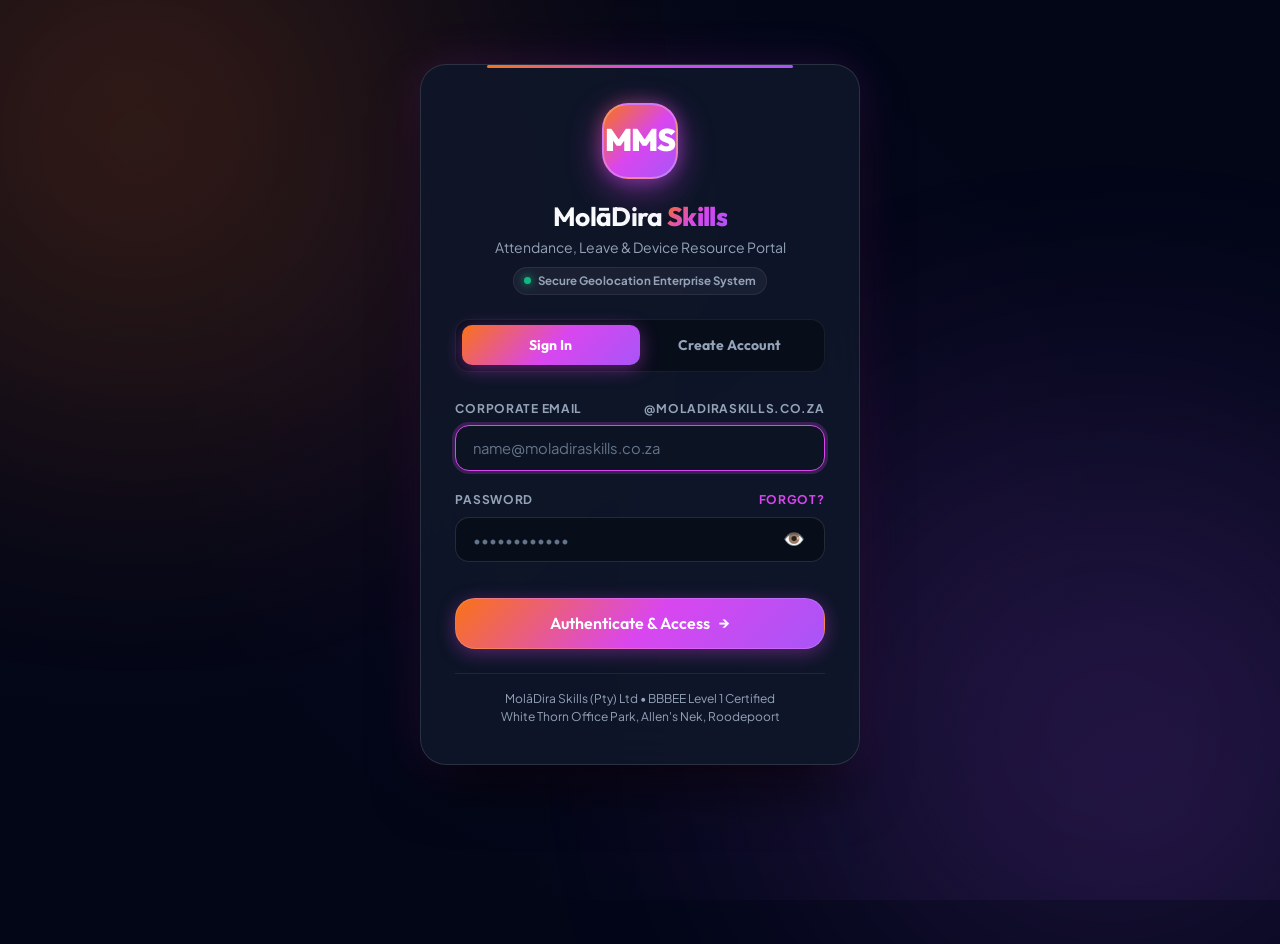
==== commit b6b980f0: "feat: add admin dashboard, employee portal, and shared styling for MMS Logger application" ====
--- a/admin/index.html
+++ b/admin/index.html
@@ -63,15 +63,17 @@
       </div>
 
       <div class="grid grid-cols-1 sm:grid-cols-2 gap-4">
-        <button type="button" class="btn-tactile btn-tactile-in" onclick="handleAdminSelfClock('Clock In')">
+        <button type="button" class="btn-tactile btn-tactile-in" id="btnAdminClockIn" onclick="handleAdminSelfClock('Clock In')">
           <span class="btn-tactile-icon">📍</span>
           <span>Clock In (Admin)</span>
-          <span class="btn-tactile-subtitle">Log morning shift start with GPS</span>
+          <span class="btn-tactile-subtitle" id="adminClockInSubtext">Log morning shift start with GPS</span>
+          <span class="btn-tactile-status hidden" id="adminClockInStatusBadge">✓ Logged Today</span>
         </button>
-        <button type="button" class="btn-tactile btn-tactile-out" onclick="handleAdminSelfClock('Clock Out')">
+        <button type="button" class="btn-tactile btn-tactile-out" id="btnAdminClockOut" onclick="handleAdminSelfClock('Clock Out')" disabled title="You cannot clock out until you have clocked in for today">
           <span class="btn-tactile-icon">🏁</span>
           <span>Clock Out (Admin)</span>
-          <span class="btn-tactile-subtitle">Log shift conclusion with GPS</span>
+          <span class="btn-tactile-subtitle" id="adminClockOutSubtext">Clock in first to enable clock out</span>
+          <span class="btn-tactile-status" id="adminClockOutStatusBadge">Clock-In Required</span>
         </button>
       </div>
     </section>
--- a/shared/css/base.css
+++ b/shared/css/base.css
@@ -550,6 +550,16 @@
 
 .btn-tactile:active {
   transform: translateY(1px) scale(0.99);
+}
+
+.btn-tactile:disabled,
+.btn-tactile[disabled] {
+  opacity: 0.45 !important;
+  cursor: not-allowed !important;
+  pointer-events: none !important;
+  transform: none !important;
+  box-shadow: none !important;
+  filter: grayscale(40%) !important;
 }
 
 .btn-tactile-icon {
